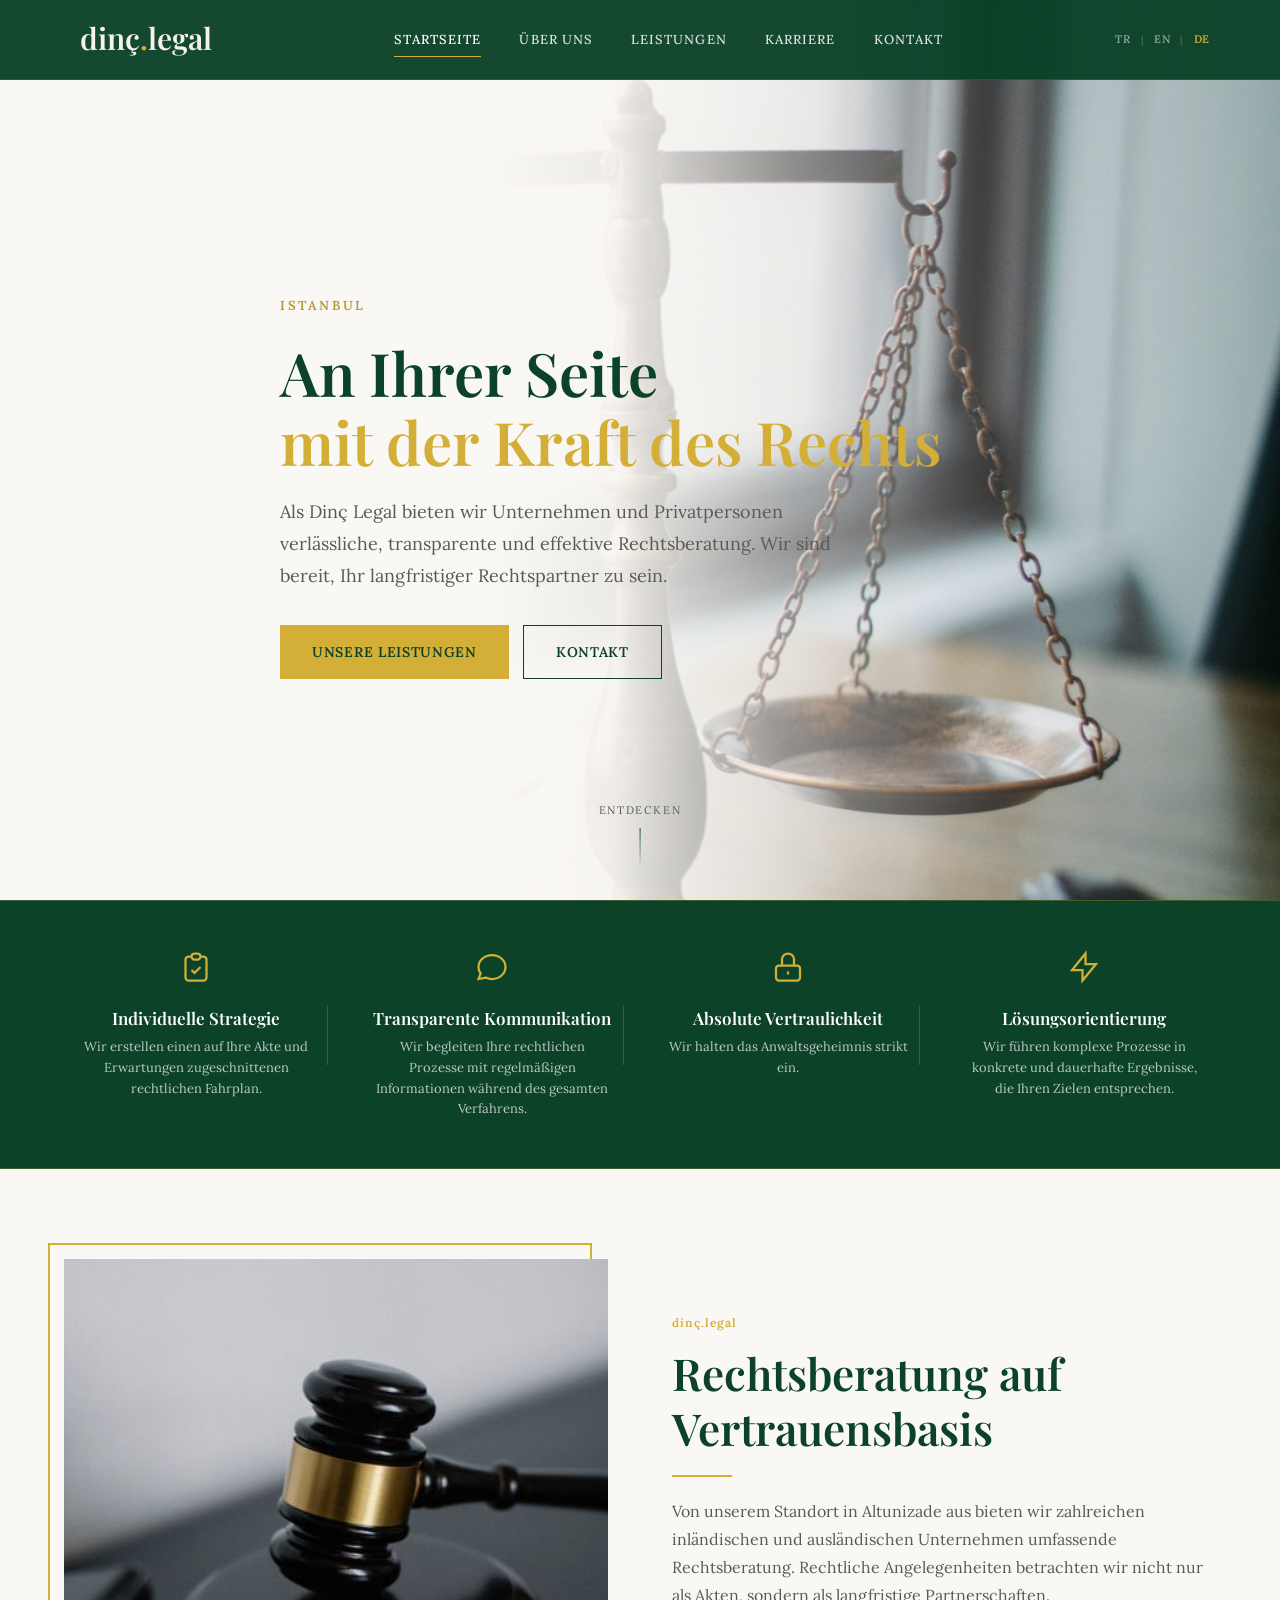
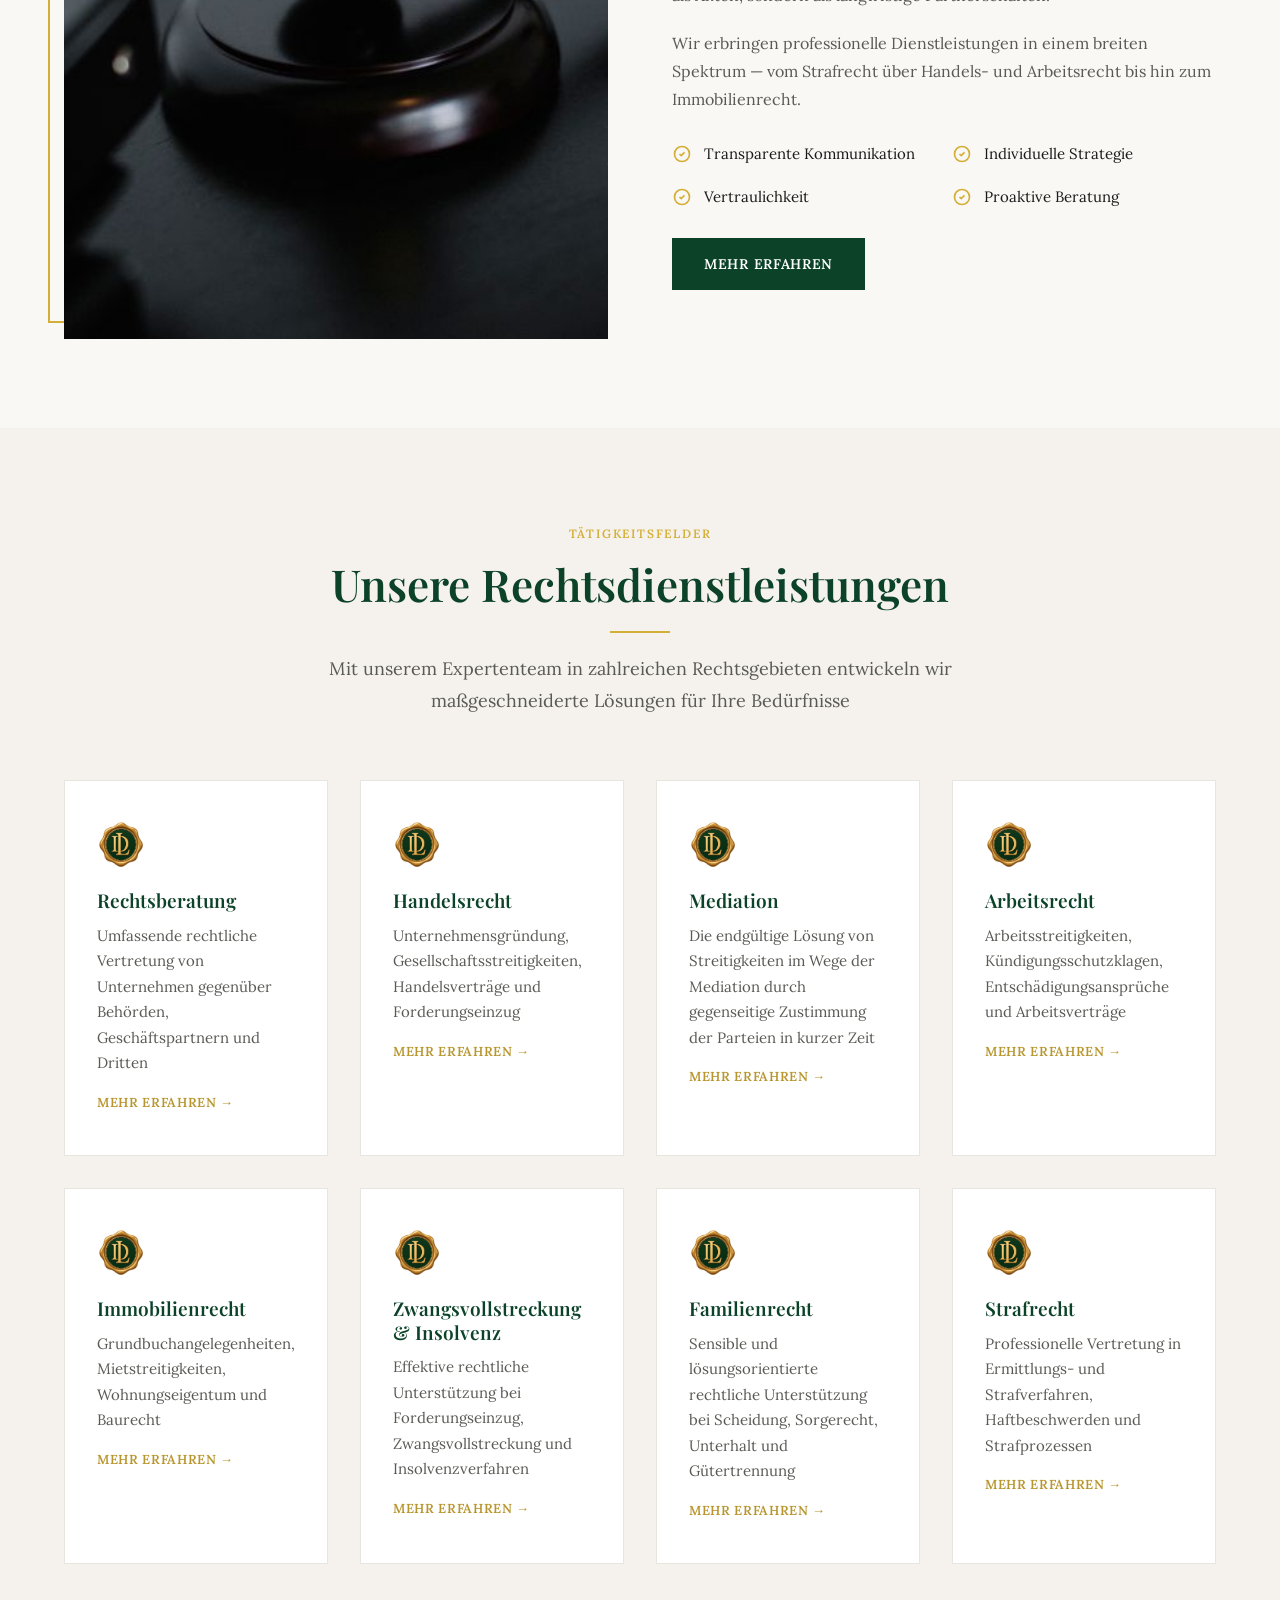
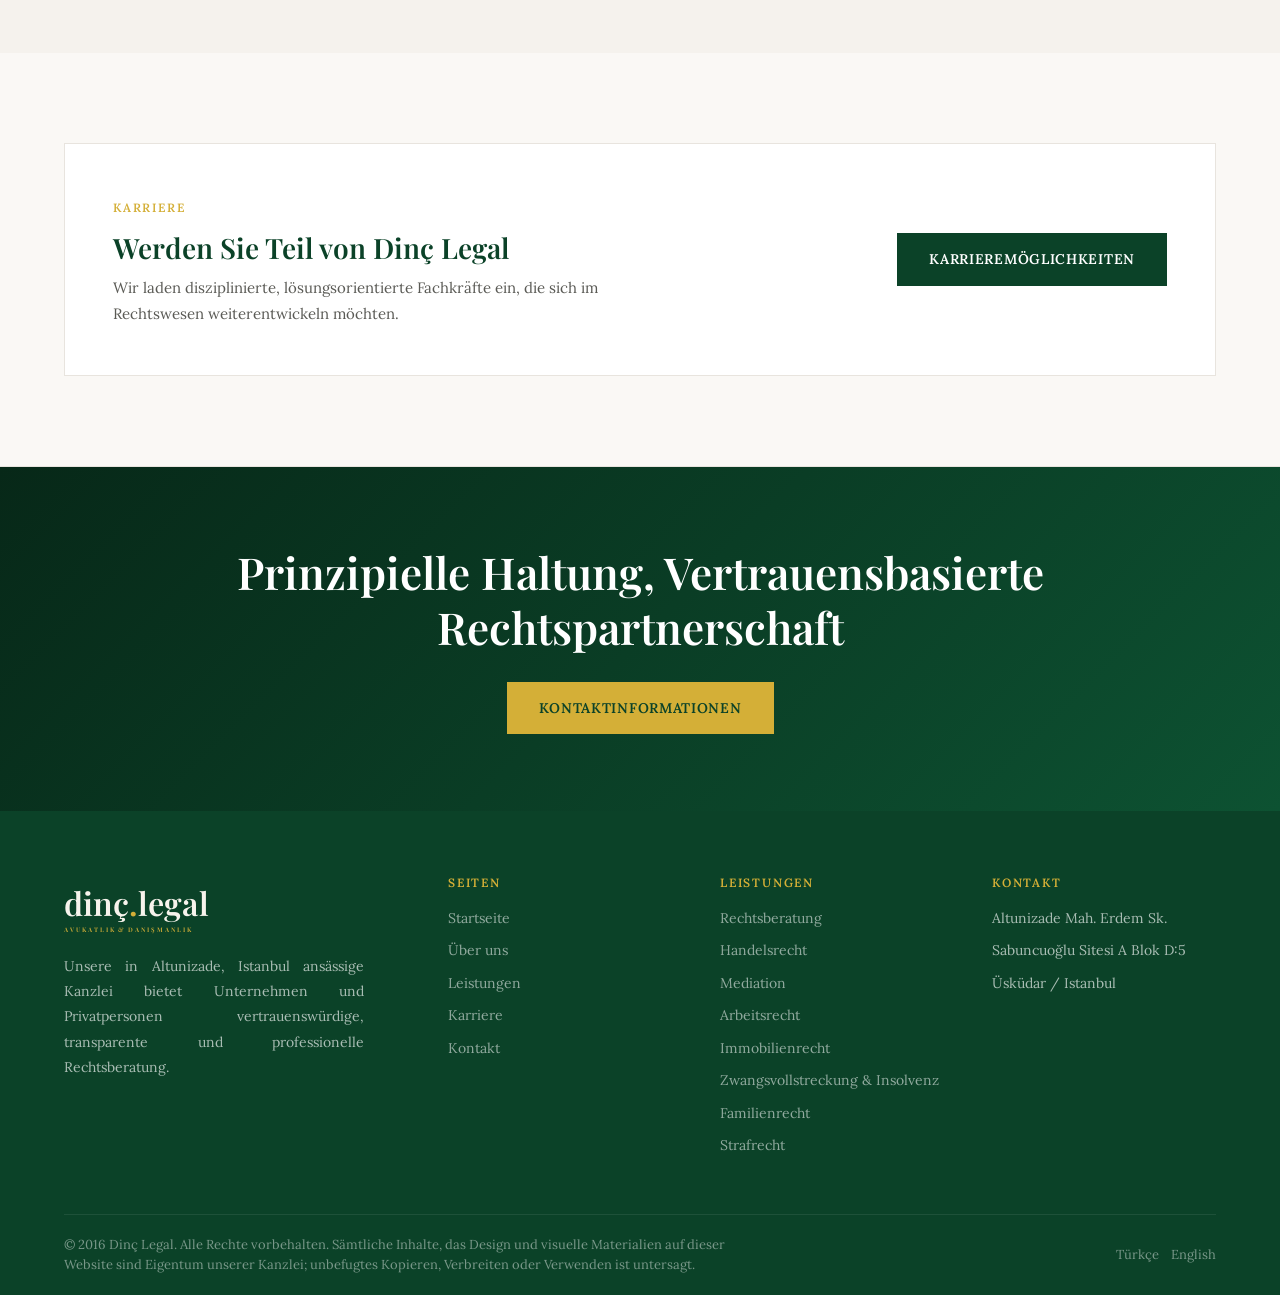
==== de/index.html @ 7c3b4406 "Update meta descriptions and addresses to remove Üsküdar references" ====
<!DOCTYPE html>
<html lang="de">
<head>
  <meta charset="UTF-8">
  <meta name="viewport" content="width=device-width, initial-scale=1.0">
  <title>Dinç Legal | Istanbul</title>
  <meta name="description" content="Dinç Legal — Vertrauenswürdige und professionelle Rechtsberatung in Istanbul. Rechtsdienstleistungen in Straf-, Familien-, Arbeits- und Handelsrecht.">
  <meta name="keywords" content="Anwalt, Dinç Legal, Istanbul Anwalt, Kanzlei, Rechtsberatung">
  <meta name="author" content="Dinç Legal">
  <meta name="robots" content="index, follow">
  <link rel="canonical" href="https://www.dinclegal.com/de/">
  <link rel="alternate" hreflang="tr" href="https://www.dinclegal.com/">
  <link rel="alternate" hreflang="en" href="https://www.dinclegal.com/en/">
  <link rel="alternate" hreflang="de" href="https://www.dinclegal.com/de/">
  <link rel="alternate" hreflang="x-default" href="https://www.dinclegal.com/">

  <meta property="og:type" content="website">
  <meta property="og:image" content="https://www.dinclegal.com/images/logo.png">
  <meta property="og:image:width" content="1800">
  <meta property="og:image:height" content="550">
  <meta property="og:title" content="Dinç Legal">
  <meta property="og:description" content="Professionelle Rechtsberatung für Unternehmen und Privatpersonen in Istanbul.">
  <meta property="og:url" content="https://www.dinclegal.com/de/">
  <meta property="og:locale" content="de_DE">

  <link rel="preconnect" href="https://fonts.googleapis.com">
  <link rel="preconnect" href="https://fonts.gstatic.com" crossorigin>
  <link href="https://fonts.googleapis.com/css2?family=Lora:ital,wght@0,400;0,500;0,600;1,400&family=Playfair+Display:wght@600;700&display=swap" rel="stylesheet">
  <link rel="icon" href="../favicon.svg" type="image/svg+xml">
  <link rel="preload" as="image" href="../images/hero.jpg">
  <link rel="stylesheet" href="../css/main.css">
</head>
<body>

  <header class="site-header" role="banner">
    <div class="container header-inner">
      <a href="index.html" class="logo" aria-label="dinç.legal — Startseite">
        <img src="../images/logo-light-wordmark.svg" alt="dinç.legal" class="logo-img" width="149" height="40" decoding="async">
      </a>
      <nav class="main-nav" role="navigation" aria-label="Hauptmenü">
        <a href="index.html" class="active">Startseite</a>
        <a href="ueber-uns.html">Über uns</a>
        <a href="leistungen.html">Leistungen</a>
        <a href="karriere.html">Karriere</a>
        <a href="kontakt.html">Kontakt</a>
      </nav>
      <div class="header-actions">
        <div class="lang-switch" aria-label="Sprachauswahl">
          <a href="../index.html" lang="tr">TR</a>
          <span class="sep">|</span>
          <a href="../en/index.html" lang="en">EN</a>
          <span class="sep">|</span>
          <a href="index.html" class="active" lang="de">DE</a>
        </div>
        <button class="menu-toggle" aria-label="Menü öffnen/schließen" aria-expanded="false">
          <span></span><span></span><span></span>
        </button>
      </div>
    </div>
  </header>

  <main>
    <section class="hero hero-light" aria-label="Einführung">
      <div class="hero-bg" style="background-image: url('../images/hero.jpg');" role="img" aria-label="Professionelles Bild zum Thema Recht und Gerechtigkeit"></div>
      <video class="hero-video" data-src="../videos/hero.mp4" poster="../images/hero.jpg" muted loop playsinline preload="none" aria-hidden="true"></video>
      <div class="hero-overlay"></div>
      <div class="container hero-content">
        <p class="hero-label">Istanbul</p>
        <h1 class="hero-title">An Ihrer Seite<br><em>mit der Kraft des Rechts</em></h1>
        <p class="hero-desc">Als Dinç Legal bieten wir Unternehmen und Privatpersonen verlässliche, transparente und effektive Rechtsberatung. Wir sind bereit, Ihr langfristiger Rechtspartner zu sein.</p>
        <div class="hero-actions">
          <a href="leistungen.html" class="btn btn-primary">Unsere Leistungen</a>
          <a href="kontakt.html" class="btn btn-outline-dark">Kontakt</a>
        </div>
      </div>
      <div class="hero-scroll" aria-hidden="true">
        <span>Entdecken</span>
        <div class="hero-scroll-line"></div>
      </div>
    </section>

    <section class="principles-bar principles-bar-light" aria-label="Unsere Grundsätze">
      <div class="container">
        <div class="principles-grid">
          <div class="principle-item">
            <svg class="principle-icon" viewBox="0 0 24 24" fill="none" stroke="currentColor" stroke-width="1.5" aria-hidden="true"><path d="M9 5H7a2 2 0 00-2 2v12a2 2 0 002 2h10a2 2 0 002-2V7a2 2 0 00-2-2h-2M9 5a2 2 0 002 2h2a2 2 0 002-2M9 5a2 2 0 012-2h2a2 2 0 012 2m-6 9l2 2 4-4"/></svg>
            <h2 class="principle-title">Individuelle Strategie</h2>
            <p class="principle-desc">Wir erstellen einen auf Ihre Akte und Erwartungen zugeschnittenen rechtlichen Fahrplan.</p>
          </div>
          <div class="principle-item">
            <svg class="principle-icon" viewBox="0 0 24 24" fill="none" stroke="currentColor" stroke-width="1.5" aria-hidden="true"><path d="M8 12h.01M12 12h.01M16 12h.01M21 12c0 4.418-4.03 8-9 8a9.863 9.863 0 01-4.255-.949L3 20l1.395-3.72C3.512 15.042 3 13.574 3 12c0-4.418 4.03-8 9-8s9 3.582 9 8z"/></svg>
            <h2 class="principle-title">Transparente Kommunikation</h2>
            <p class="principle-desc">Wir begleiten Ihre rechtlichen Prozesse mit regelmäßigen Informationen während des gesamten Verfahrens.</p>
          </div>
          <div class="principle-item">
            <svg class="principle-icon" viewBox="0 0 24 24" fill="none" stroke="currentColor" stroke-width="1.5" aria-hidden="true"><path d="M12 15v2m-6 4h12a2 2 0 002-2v-6a2 2 0 00-2-2H6a2 2 0 00-2 2v6a2 2 0 002 2zm10-10V7a4 4 0 00-8 0v4h8z"/></svg>
            <h2 class="principle-title">Absolute Vertraulichkeit</h2>
            <p class="principle-desc">Wir halten das Anwaltsgeheimnis strikt ein.</p>
          </div>
          <div class="principle-item">
            <svg class="principle-icon" viewBox="0 0 24 24" fill="none" stroke="currentColor" stroke-width="1.5" aria-hidden="true"><path d="M13 10V3L4 14h7v7l9-11h-7z"/></svg>
            <h2 class="principle-title">Lösungsorientierung</h2>
            <p class="principle-desc">Wir führen komplexe Prozesse in konkrete und dauerhafte Ergebnisse, die Ihren Zielen entsprechen.</p>
          </div>
        </div>
      </div>
    </section>

    <section class="section" aria-labelledby="about-heading">
      <div class="container">
        <div class="about-grid">
          <div class="about-image">
            <img src="../images/about.jpg" alt="Dinç Legal Kanzlei" width="600" height="750" loading="lazy">
          </div>
          <div class="about-content">
            <span class="section-label section-label-brand">dinç.legal</span>
            <h2 class="section-title" id="about-heading">Rechtsberatung auf Vertrauensbasis</h2>
            <div class="gold-line"></div>
            <p class="about-text">Von unserem Standort in Altunizade aus bieten wir zahlreichen inländischen und ausländischen Unternehmen umfassende Rechtsberatung. Rechtliche Angelegenheiten betrachten wir nicht nur als Akten, sondern als langfristige Partnerschaften.</p>
            <p class="about-text">Wir erbringen professionelle Dienstleistungen in einem breiten Spektrum — vom Strafrecht über Handels- und Arbeitsrecht bis hin zum Immobilienrecht.</p>
            <div class="about-features">
              <div class="about-feature">
                <svg class="about-feature-icon" viewBox="0 0 24 24" fill="none" stroke="currentColor" stroke-width="2" aria-hidden="true"><path d="M9 12l2 2 4-4m6 2a9 9 0 11-18 0 9 9 0 0118 0z"/></svg>
                <span>Transparente Kommunikation</span>
              </div>
              <div class="about-feature">
                <svg class="about-feature-icon" viewBox="0 0 24 24" fill="none" stroke="currentColor" stroke-width="2" aria-hidden="true"><path d="M9 12l2 2 4-4m6 2a9 9 0 11-18 0 9 9 0 0118 0z"/></svg>
                <span>Individuelle Strategie</span>
              </div>
              <div class="about-feature">
                <svg class="about-feature-icon" viewBox="0 0 24 24" fill="none" stroke="currentColor" stroke-width="2" aria-hidden="true"><path d="M9 12l2 2 4-4m6 2a9 9 0 11-18 0 9 9 0 0118 0z"/></svg>
                <span>Vertraulichkeit</span>
              </div>
              <div class="about-feature">
                <svg class="about-feature-icon" viewBox="0 0 24 24" fill="none" stroke="currentColor" stroke-width="2" aria-hidden="true"><path d="M9 12l2 2 4-4m6 2a9 9 0 11-18 0 9 9 0 0118 0z"/></svg>
                <span>Proaktive Beratung</span>
              </div>
            </div>
            <a href="ueber-uns.html" class="btn btn-dark">Mehr erfahren</a>
          </div>
        </div>
      </div>
    </section>

    <section class="section section-light" aria-labelledby="services-heading">
      <div class="container">
        <div class="section-header">
          <span class="section-label">Tätigkeitsfelder</span>
          <h2 class="section-title" id="services-heading">Unsere Rechtsdienstleistungen</h2>
          <div class="gold-line"></div>
          <p class="section-subtitle">Mit unserem Expertenteam in zahlreichen Rechtsgebieten entwickeln wir maßgeschneiderte Lösungen für Ihre Bedürfnisse</p>
        </div>
        <div class="services-grid">
          <article class="service-card">
            <div class="service-icon"><img src="../images/dl-icon-bg.png" alt="" width="48" height="48" loading="lazy" decoding="async"></div>
            <h3>Rechtsberatung</h3>
            <p>Umfassende rechtliche Vertretung von Unternehmen gegenüber Behörden, Geschäftspartnern und Dritten</p>
            <a href="leistungen.html#rechtsberatung" class="read-more">Mehr erfahren →</a>
          </article>
          <article class="service-card">
            <div class="service-icon"><img src="../images/dl-icon-bg.png" alt="" width="48" height="48" loading="lazy" decoding="async"></div>
            <h3>Handelsrecht</h3>
            <p>Unternehmensgründung, Gesellschaftsstreitigkeiten, Handelsverträge und Forderungseinzug</p>
            <a href="leistungen.html#handelsrecht" class="read-more">Mehr erfahren →</a>
          </article>
          <article class="service-card">
            <div class="service-icon"><img src="../images/dl-icon-bg.png" alt="" width="48" height="48" loading="lazy" decoding="async"></div>
            <h3>Mediation</h3>
            <p>Die endgültige Lösung von Streitigkeiten im Wege der Mediation durch gegenseitige Zustimmung der Parteien in kurzer Zeit</p>
            <a href="leistungen.html#mediation" class="read-more">Mehr erfahren →</a>
          </article>
          <article class="service-card">
            <div class="service-icon"><img src="../images/dl-icon-bg.png" alt="" width="48" height="48" loading="lazy" decoding="async"></div>
            <h3>Arbeitsrecht</h3>
            <p>Arbeitsstreitigkeiten, Kündigungsschutzklagen, Entschädigungsansprüche und Arbeitsverträge</p>
            <a href="leistungen.html#arbeitsrecht" class="read-more">Mehr erfahren →</a>
          </article>
          <article class="service-card">
            <div class="service-icon"><img src="../images/dl-icon-bg.png" alt="" width="48" height="48" loading="lazy" decoding="async"></div>
            <h3>Immobilienrecht</h3>
            <p>Grundbuchangelegenheiten, Mietstreitigkeiten, Wohnungseigentum und Baurecht</p>
            <a href="leistungen.html#immobilienrecht" class="read-more">Mehr erfahren →</a>
          </article>
          <article class="service-card">
            <div class="service-icon"><img src="../images/dl-icon-bg.png" alt="" width="48" height="48" loading="lazy" decoding="async"></div>
            <h3>Zwangsvollstreckung &amp; Insolvenz</h3>
            <p>Effektive rechtliche Unterstützung bei Forderungseinzug, Zwangsvollstreckung und Insolvenzverfahren</p>
            <a href="leistungen.html#vollstreckung" class="read-more">Mehr erfahren →</a>
          </article>
          <article class="service-card">
            <div class="service-icon"><img src="../images/dl-icon-bg.png" alt="" width="48" height="48" loading="lazy" decoding="async"></div>
            <h3>Familienrecht</h3>
            <p>Sensible und lösungsorientierte rechtliche Unterstützung bei Scheidung, Sorgerecht, Unterhalt und Gütertrennung</p>
            <a href="leistungen.html#familienrecht" class="read-more">Mehr erfahren →</a>
          </article>
          <article class="service-card">
            <div class="service-icon"><img src="../images/dl-icon-bg.png" alt="" width="48" height="48" loading="lazy" decoding="async"></div>
            <h3>Strafrecht</h3>
            <p>Professionelle Vertretung in Ermittlungs- und Strafverfahren, Haftbeschwerden und Strafprozessen</p>
            <a href="leistungen.html#strafrecht" class="read-more">Mehr erfahren →</a>
          </article>
        </div>
      </div>
    </section>

    <section class="section" aria-labelledby="career-teaser-heading">
      <div class="container">
        <div class="home-career-teaser">
          <div>
            <span class="section-label">Karriere</span>
            <h2 class="section-title" id="career-teaser-heading">Werden Sie Teil von Dinç Legal</h2>
            <p>Wir laden disziplinierte, lösungsorientierte Fachkräfte ein, die sich im Rechtswesen weiterentwickeln möchten.</p>
          </div>
          <a href="karriere.html" class="btn btn-dark">Karrieremöglichkeiten</a>
        </div>
      </div>
    </section>

    <section class="cta-banner cta-banner-light" aria-labelledby="cta-heading">
      <div class="container">
        <h2 class="section-title" id="cta-heading">Prinzipielle Haltung, Vertrauensbasierte Rechtspartnerschaft</h2>
        <p></p>
        <a href="kontakt.html" class="btn btn-primary">Kontaktinformationen</a>
      </div>
    </section>
  </main>

  <footer class="site-footer" role="contentinfo">
    <div class="container">
      <div class="footer-grid">
        <div class="footer-brand">
          <img src="../images/logo-light.svg" alt="dinç.legal" class="footer-logo-img" width="240" height="90" loading="lazy" decoding="async">
          <p>Unsere in Altunizade, Istanbul ansässige Kanzlei bietet Unternehmen und Privatpersonen vertrauenswürdige, transparente und professionelle Rechtsberatung.</p>
        </div>
        <div class="footer-col">
          <h4>Seiten</h4>
          <ul>
            <li><a href="index.html">Startseite</a></li>
            <li><a href="ueber-uns.html">Über uns</a></li>
            <li><a href="leistungen.html">Leistungen</a></li>
            <li><a href="karriere.html">Karriere</a></li>
            <li><a href="kontakt.html">Kontakt</a></li>
          </ul>
        </div>
        <div class="footer-col">
          <h4>Leistungen</h4>
          <ul>
            <li><a href="leistungen.html#rechtsberatung">Rechtsberatung</a></li>
            <li><a href="leistungen.html#handelsrecht">Handelsrecht</a></li>
            <li><a href="leistungen.html#mediation">Mediation</a></li>
            <li><a href="leistungen.html#arbeitsrecht">Arbeitsrecht</a></li>
            <li><a href="leistungen.html#immobilienrecht">Immobilienrecht</a></li>
            <li><a href="leistungen.html#vollstreckung">Zwangsvollstreckung &amp; Insolvenz</a></li>
            <li><a href="leistungen.html#familienrecht">Familienrecht</a></li>
            <li><a href="leistungen.html#strafrecht">Strafrecht</a></li>
          </ul>
        </div>
        <div class="footer-col">
          <h4>Kontakt</h4>
          <ul>
            <li>Altunizade Mah. Erdem Sk.</li>
            <li>Sabuncuoğlu Sitesi A Blok D:5</li>
            <li>Üsküdar / Istanbul</li>
          </ul>
        </div>
      </div>
      <div class="footer-bottom">
        <span>&copy; 2016 Dinç Legal. Alle Rechte vorbehalten. Sämtliche Inhalte, das Design und visuelle Materialien auf dieser Website sind Eigentum unserer Kanzlei; unbefugtes Kopieren, Verbreiten oder Verwenden ist untersagt.</span>
        <div class="footer-langs">
          <a href="../index.html" lang="tr">Türkçe</a>
          <a href="../en/index.html" lang="en">English</a>
        </div>
      </div>
    </div>
  </footer>

  <script src="../js/main.js" defer></script>
</body>
</html>
---- css/main.css ----
/* ========================================
   Dinç Legal — Design System
   Kurumsal Kimlik: #0B4228 · #D4AF37 · #FAF8F5
   ======================================== */

:root {
  --primary-color: #0B4228;
  --primary-dark: #072818;
  --primary-mid: #0d5232;
  --primary-light: #106038;
  --accent-color: #D4AF37;
  --accent-light: #e0c456;
  --accent-dark: #b8962e;
  --bg-color: #FAF8F5;
  --bg-muted: #F5F2ED;
  --text-dark: #1A1A1A;
  --text-muted: #5a5a55;
  --color-white: #ffffff;
  --border-light: #e8e4de;

  --color-navy-900: var(--primary-color);
  --color-navy-800: var(--primary-dark);
  --color-navy-700: var(--primary-mid);
  --color-navy-600: var(--primary-light);
  --color-gold: var(--accent-color);
  --color-gold-light: var(--accent-light);
  --color-gold-dark: var(--accent-dark);
  --color-gray-100: var(--bg-muted);
  --color-gray-200: var(--border-light);
  --color-text: var(--text-dark);
  --color-text-light: var(--text-muted);

  --font-serif: 'Playfair Display', Georgia, 'Times New Roman', serif;
  --font-body: 'Lora', Georgia, serif;

  --header-height: 80px;
  --transition: 0.3s ease;
  --shadow-sm: 0 2px 8px rgba(11, 66, 40, 0.08);
  --shadow-md: 0 4px 24px rgba(11, 66, 40, 0.12);
  --shadow-lg: 0 8px 40px rgba(11, 66, 40, 0.16);
  --max-width: 1200px;
  --section-padding: clamp(3.5rem, 7vw, 6.5rem);
}

*, *::before, *::after {
  box-sizing: border-box;
  margin: 0;
  padding: 0;
}

html {
  scroll-behavior: smooth;
  scroll-padding-top: calc(var(--header-height) + 1.25rem);
  -webkit-text-size-adjust: 100%;
}

body {
  font-family: var(--font-body);
  font-size: 1rem;
  line-height: 1.75;
  color: var(--color-text);
  background: var(--bg-color);
  -webkit-font-smoothing: antialiased;
  overflow-x: hidden;
}

img {
  max-width: 100%;
  height: auto;
  display: block;
}

a {
  color: inherit;
  text-decoration: none;
  transition: color var(--transition);
}

ul { list-style: none; }

h1, h2, h3, h4, h5, h6 {
  font-family: var(--font-serif);
  font-weight: 600;
  line-height: 1.25;
  color: var(--primary-color);
}

.container {
  width: 100%;
  max-width: var(--max-width);
  margin: 0 auto;
  padding: 0 clamp(1rem, 4vw, 1.5rem);
}

/* ---- Typography ---- */
.section-label {
  display: inline-block;
  font-family: var(--font-body);
  font-size: 0.75rem;
  font-weight: 600;
  letter-spacing: 0.15em;
  text-transform: uppercase;
  color: var(--accent-color);
  margin-bottom: 0.75rem;
}

.section-label-brand {
  text-transform: none;
  letter-spacing: 0.08em;
}

.section-title {
  font-size: clamp(1.625rem, 4vw, 2.75rem);
  margin-bottom: 1rem;
}

.section-subtitle {
  font-size: clamp(1rem, 2.5vw, 1.125rem);
  color: var(--color-text-light);
  max-width: 640px;
}

.gold-line {
  width: 60px;
  height: 2px;
  background: var(--accent-color);
  margin: 1.25rem 0;
}

.about-prose .about-text {
  font-size: clamp(0.9375rem, 2vw, 1.0625rem);
  text-align: justify;
  hyphens: auto;
}

.about-prose .about-text + .about-text {
  margin-top: 1.25rem;
}

/* ---- Buttons ---- */
.btn {
  display: inline-flex;
  align-items: center;
  justify-content: center;
  gap: 0.5rem;
  padding: 0.875rem 2rem;
  min-height: 48px;
  font-family: var(--font-body);
  font-size: 0.875rem;
  font-weight: 600;
  letter-spacing: 0.05em;
  text-transform: uppercase;
  border: none;
  cursor: pointer;
  transition: all var(--transition);
}

.btn-primary {
  background: var(--accent-color);
  color: var(--primary-color);
}

.btn-primary:hover {
  background: var(--accent-light);
  transform: translateY(-1px);
  box-shadow: var(--shadow-md);
}

.btn-outline {
  background: transparent;
  color: var(--color-white);
  border: 1px solid rgba(255, 255, 255, 0.4);
}

.btn-outline:hover {
  background: rgba(255, 255, 255, 0.1);
  border-color: var(--color-white);
}

.btn-dark {
  background: var(--primary-color);
  color: var(--color-white);
}

.btn-dark:hover {
  background: var(--primary-mid);
}

/* ---- Header ---- */
.site-header {
  position: fixed;
  top: 0;
  left: 0;
  right: 0;
  z-index: 1000;
  height: var(--header-height);
  background: rgba(11, 66, 40, 0.96);
  backdrop-filter: blur(12px);
  -webkit-backdrop-filter: blur(12px);
  border-bottom: 1px solid rgba(212, 175, 55, 0.15);
  transition: background var(--transition), box-shadow var(--transition);
  padding-top: env(safe-area-inset-top, 0);
}

.site-header.scrolled {
  background: rgba(11, 66, 40, 0.98);
  box-shadow: var(--shadow-md);
}

.header-inner {
  display: flex;
  align-items: center;
  justify-content: space-between;
  height: var(--header-height);
  gap: 1rem;
}

.logo {
  display: flex;
  flex-shrink: 0;
  align-items: center;
}

.logo-img {
  display: block;
  height: clamp(34px, 4.4vw, 44px);
  width: auto;
}

.logo-name {
  font-family: var(--font-serif);
  font-size: clamp(1.25rem, 3.2vw, 1.6rem);
  font-weight: 600;
  color: var(--color-white);
  letter-spacing: 0.005em;
  white-space: nowrap;
}

.logo-name em,
.logo-dot {
  font-style: normal;
  color: var(--accent-color);
}

.main-nav {
  display: flex;
  align-items: center;
  gap: clamp(1.25rem, 3vw, 2.5rem);
}

.main-nav a {
  font-size: 0.8125rem;
  font-weight: 500;
  letter-spacing: 0.08em;
  text-transform: uppercase;
  color: rgba(255, 255, 255, 0.85);
  position: relative;
  padding: 0.25rem 0;
}

.main-nav a::after {
  content: '';
  position: absolute;
  bottom: -2px;
  left: 0;
  width: 0;
  height: 1px;
  background: var(--accent-color);
  transition: width var(--transition);
}

.main-nav a:hover,
.main-nav a.active {
  color: var(--color-white);
}

.main-nav a:hover::after,
.main-nav a.active::after {
  width: 100%;
}

.header-actions {
  display: flex;
  align-items: center;
  gap: clamp(0.75rem, 2vw, 1.25rem);
  flex-shrink: 0;
}

.lang-switch {
  display: flex;
  align-items: center;
  flex-wrap: wrap;
  gap: 0.25rem;
  font-size: 0.6875rem;
  font-weight: 600;
  letter-spacing: 0.05em;
}

.lang-switch a {
  color: rgba(255, 255, 255, 0.5);
  padding: 0.375rem 0.375rem;
  min-width: 28px;
  text-align: center;
  border-radius: 2px;
  transition: all var(--transition);
}

.lang-switch a:hover,
.lang-switch a.active {
  color: var(--accent-color);
}

.lang-switch .sep {
  color: rgba(255, 255, 255, 0.2);
  font-size: 0.625rem;
}

.menu-toggle {
  display: none;
  flex-direction: column;
  justify-content: center;
  gap: 5px;
  background: none;
  border: none;
  cursor: pointer;
  padding: 10px;
  min-width: 44px;
  min-height: 44px;
}

.menu-toggle span {
  display: block;
  width: 22px;
  height: 2px;
  background: var(--color-white);
  transition: all var(--transition);
}

.menu-toggle.active span:nth-child(1) {
  transform: rotate(45deg) translate(5px, 5px);
}

.menu-toggle.active span:nth-child(2) {
  opacity: 0;
}

.menu-toggle.active span:nth-child(3) {
  transform: rotate(-45deg) translate(5px, -5px);
}

/* ---- Hero ---- */
.hero {
  position: relative;
  min-height: 100vh;
  min-height: 100svh;
  display: flex;
  align-items: center;
  background: var(--primary-color);
  overflow: hidden;
}

.hero-bg {
  position: absolute;
  inset: 0;
  background-size: cover;
  background-position: center;
  opacity: 0.3;
}

.hero-video {
  position: absolute;
  inset: 0;
  width: 100%;
  height: 100%;
  object-fit: cover;
  z-index: 0;
  opacity: 0;
  transition: opacity 0.8s ease;
}

.hero-video.is-playing {
  opacity: 1;
}

.hero-overlay {
  z-index: 1;
}

.hero-overlay {
  position: absolute;
  inset: 0;
  background: linear-gradient(
    135deg,
    rgba(11, 66, 40, 0.93) 0%,
    rgba(13, 82, 50, 0.78) 50%,
    rgba(11, 66, 40, 0.88) 100%
  );
}

.hero-content {
  position: relative;
  z-index: 2;
  padding: calc(var(--header-height) + 3rem) 0 3rem;
  max-width: 720px;
}

.hero-label {
  font-size: 0.8125rem;
  font-weight: 600;
  letter-spacing: 0.2em;
  text-transform: uppercase;
  color: var(--accent-color);
  margin-bottom: 1.25rem;
}

.hero-title {
  font-size: clamp(2rem, 7vw, 3.75rem);
  color: var(--color-white);
  margin-bottom: 1.25rem;
  line-height: 1.15;
}

.hero-title em {
  font-style: normal;
  color: var(--accent-color);
}

.hero-desc {
  font-size: clamp(1rem, 2.5vw, 1.125rem);
  color: rgba(255, 255, 255, 0.78);
  margin-bottom: 2rem;
  max-width: 560px;
  line-height: 1.8;
}

.hero-actions {
  display: flex;
  flex-wrap: wrap;
  gap: 0.875rem;
}

.hero-scroll {
  position: absolute;
  bottom: 2rem;
  left: 50%;
  transform: translateX(-50%);
  z-index: 2;
  display: flex;
  flex-direction: column;
  align-items: center;
  gap: 0.5rem;
  color: rgba(255, 255, 255, 0.4);
  font-size: 0.6875rem;
  letter-spacing: 0.15em;
  text-transform: uppercase;
}

.hero-scroll-line {
  width: 1px;
  height: 40px;
  background: linear-gradient(to bottom, var(--accent-color), transparent);
  animation: scrollPulse 2s ease-in-out infinite;
}

@keyframes scrollPulse {
  0%, 100% { opacity: 0.3; transform: scaleY(0.6); }
  50% { opacity: 1; transform: scaleY(1); }
}

/* ---- Homepage: ivory/light variants ---- */
.hero-light {
  background: var(--bg-color);
  /* Tam viewport — ilkeler bandı makul ekranlarda scroll sonrası görünsün */
  min-height: 100svh;
}

/* Çok büyük ekranlarda hafif peek kabul edilebilir */
@media (min-width: 1600px) and (min-height: 1100px) {
  .hero-light {
    min-height: 92svh;
  }
}

.hero-light .hero-bg {
  opacity: 1;
  background-position: 65% center;
  background-size: cover;
}

.hero-light .hero-overlay {
  background: linear-gradient(
    90deg,
    var(--bg-color) 0%,
    var(--bg-color) 38%,
    rgba(250, 248, 245, 0.94) 48%,
    rgba(250, 248, 245, 0.55) 62%,
    rgba(250, 248, 245, 0.2) 78%,
    rgba(11, 66, 40, 0.18) 100%
  );
}

.hero-light .hero-label {
  color: var(--accent-dark);
}

.hero-light .hero-title {
  color: var(--primary-color);
}

.hero-light .hero-title em {
  color: var(--accent-color);
}

.hero-light .hero-desc {
  color: var(--text-muted);
}

.hero-light .hero-scroll {
  color: var(--text-muted);
}

.hero-light .hero-content {
  padding-bottom: clamp(3rem, 6vh, 5rem);
}

.hero-light .hero-scroll-line {
  background: linear-gradient(to bottom, var(--primary-color), transparent);
}

.btn-outline-dark {
  background: transparent;
  color: var(--primary-color);
  border: 1px solid var(--primary-color);
}

.btn-outline-dark:hover {
  background: var(--primary-color);
  color: var(--color-white);
}

/* Light principles strip on ivory homepage — green bg + light text */
.principles-bar.principles-bar-light {
  background: var(--primary-color);
  border-top: 1px solid rgba(212, 175, 55, 0.25);
  border-bottom: 1px solid rgba(212, 175, 55, 0.25);
}

.principles-bar.principles-bar-light .principle-item:not(:last-child)::after {
  background: rgba(212, 175, 55, 0.25);
}

.principles-bar.principles-bar-light .principle-title {
  color: var(--color-white);
}

.principles-bar.principles-bar-light .principle-desc {
  color: rgba(255, 255, 255, 0.72);
}

.principles-bar.principles-bar-light .principle-icon {
  color: var(--accent-color);
}

.cta-banner-light {
  background: var(--bg-muted);
  border-top: 1px solid var(--border-light);
}

.cta-banner-light::before {
  display: none;
}

.cta-banner-light .section-title {
  color: var(--primary-color);
}

.cta-banner-light p {
  color: var(--text-muted);
}

.home-career-teaser {
  background: var(--color-white);
  border: 1px solid var(--border-light);
  padding: clamp(2rem, 4vw, 3rem);
  display: grid;
  grid-template-columns: 1fr auto;
  gap: 2rem;
  align-items: center;
}

.home-career-teaser h2 {
  font-size: clamp(1.375rem, 3vw, 1.75rem);
  margin-bottom: 0.625rem;
}

.home-career-teaser p {
  color: var(--text-muted);
  font-size: 0.9375rem;
  max-width: 560px;
}

@media (max-width: 768px) {
  .home-career-teaser {
    grid-template-columns: 1fr;
    text-align: center;
  }

  .home-career-teaser p {
    margin: 0 auto;
  }

  .home-career-teaser .btn {
    width: 100%;
  }
}

/* ---- Career Page ---- */
.career-intro {
  max-width: 720px;
  margin: 0 auto 3rem;
  text-align: center;
}

.career-intro p {
  color: var(--text-muted);
  font-size: 1.0625rem;
}

.career-grid {
  display: grid;
  grid-template-columns: repeat(3, 1fr);
  gap: clamp(1.25rem, 3vw, 2rem);
  margin-bottom: 3rem;
}

.career-card {
  background: var(--color-white);
  border: 1px solid var(--border-light);
  padding: clamp(1.5rem, 3vw, 2rem);
  border-top: 3px solid var(--accent-color);
}

.career-card h3 {
  font-size: 1.125rem;
  margin-bottom: 0.75rem;
}

.career-card p {
  font-size: 0.9375rem;
  color: var(--text-muted);
  line-height: 1.7;
}

.career-apply {
  background: var(--bg-muted);
  border: 1px solid var(--border-light);
  padding: clamp(2rem, 4vw, 3rem);
  text-align: center;
  max-width: 640px;
  margin: 0 auto;
}

.career-apply h2 {
  font-size: 1.375rem;
  margin-bottom: 0.75rem;
}

.career-apply p {
  color: var(--text-muted);
  margin-bottom: 1.5rem;
}

.career-apply a.email-link {
  font-size: 1.0625rem;
  font-weight: 600;
  color: var(--primary-color);
  border-bottom: 1px solid var(--accent-color);
  padding-bottom: 2px;
}

.career-apply a.email-link:hover {
  color: var(--accent-dark);
}

@media (max-width: 768px) {
  .career-grid {
    grid-template-columns: 1fr;
  }
}

/* ---- Principles Bar ---- */
.principles-bar {
  background: var(--primary-dark);
  border-top: 1px solid rgba(212, 175, 55, 0.2);
  border-bottom: 1px solid rgba(212, 175, 55, 0.2);
  padding: clamp(2rem, 5vw, 3rem) 0;
}

.principles-grid {
  display: grid;
  grid-template-columns: repeat(4, 1fr);
  gap: clamp(1.5rem, 3vw, 2rem);
}

.principle-item {
  position: relative;
  text-align: center;
  padding: 0 0.75rem;
}

.principle-item:not(:last-child)::after {
  content: '';
  position: absolute;
  right: 0;
  top: 50%;
  transform: translateY(-50%);
  width: 1px;
  height: 60px;
  background: rgba(212, 175, 55, 0.2);
}

.principle-icon {
  width: 36px;
  height: 36px;
  margin: 0 auto 0.875rem;
  color: var(--accent-color);
}

.principle-title {
  font-family: var(--font-serif);
  font-size: clamp(0.9375rem, 2vw, 1.0625rem);
  font-weight: 600;
  color: var(--color-white);
  margin-bottom: 0.5rem;
  line-height: 1.3;
}

.principle-desc {
  font-size: 0.8125rem;
  color: rgba(255, 255, 255, 0.55);
  line-height: 1.6;
}

/* ---- Sections ---- */
.section {
  padding: var(--section-padding) 0;
}

.section-light {
  background: var(--bg-muted);
}

.section-dark {
  background: var(--primary-color);
  color: var(--color-white);
}

.section-dark .section-title {
  color: var(--color-white);
}

.section-dark .section-subtitle {
  color: rgba(255, 255, 255, 0.65);
}

.section-header {
  text-align: center;
  margin-bottom: clamp(2.5rem, 5vw, 4rem);
}

.section-header .gold-line {
  margin: 1.25rem auto;
}

.section-header .section-subtitle {
  margin: 0 auto;
}

/* ---- About Preview ---- */
.about-grid {
  display: grid;
  grid-template-columns: 1fr 1fr;
  gap: clamp(2rem, 5vw, 4rem);
  align-items: center;
}

.about-image {
  position: relative;
}

.about-image img {
  width: 100%;
  aspect-ratio: 4/5;
  object-fit: cover;
}

.about-image::before {
  content: '';
  position: absolute;
  top: -1rem;
  left: -1rem;
  right: 1rem;
  bottom: 1rem;
  border: 2px solid var(--accent-color);
  z-index: -1;
}

.about-content .section-title {
  text-align: left;
}

.about-content .gold-line {
  margin: 1.25rem 0;
}

.about-text {
  color: var(--color-text-light);
  margin-bottom: 1.25rem;
}

.about-features {
  display: grid;
  grid-template-columns: 1fr 1fr;
  gap: 1rem;
  margin: 1.75rem 0;
}

.about-feature {
  display: flex;
  align-items: flex-start;
  gap: 0.75rem;
  font-size: 0.9375rem;
}

.about-feature-icon {
  flex-shrink: 0;
  width: 20px;
  height: 20px;
  color: var(--accent-color);
  margin-top: 3px;
}

/* ---- Services Grid ---- */
.services-grid {
  display: grid;
  grid-template-columns: repeat(4, 1fr);
  gap: clamp(1.25rem, 3vw, 2rem);
}

.service-card {
  background: var(--color-white);
  padding: clamp(1.75rem, 4vw, 2.5rem) clamp(1.25rem, 3vw, 2rem);
  border: 1px solid var(--border-light);
  transition: all var(--transition);
  position: relative;
  overflow: hidden;
}

.service-card::before {
  content: '';
  position: absolute;
  top: 0;
  left: 0;
  width: 100%;
  height: 3px;
  background: var(--accent-color);
  transform: scaleX(0);
  transform-origin: left;
  transition: transform var(--transition);
}

.service-card:hover {
  box-shadow: var(--shadow-lg);
  transform: translateY(-4px);
}

.service-card:hover::before {
  transform: scaleX(1);
}

.service-icon {
  width: 48px;
  height: 48px;
  display: flex;
  align-items: center;
  justify-content: center;
  margin-bottom: 1.25rem;
  flex-shrink: 0;
}

.service-icon img {
  width: 100%;
  height: 100%;
  object-fit: contain;
}

.service-card h3 {
  font-size: 1.1875rem;
  margin-bottom: 0.625rem;
}

.service-card p {
  font-size: 0.9375rem;
  color: var(--color-text-light);
  line-height: 1.7;
}

.service-card .read-more {
  display: inline-flex;
  align-items: center;
  gap: 0.375rem;
  margin-top: 1rem;
  font-size: 0.8125rem;
  font-weight: 600;
  letter-spacing: 0.05em;
  text-transform: uppercase;
  color: var(--accent-dark);
  transition: gap var(--transition);
}

.service-card:hover .read-more {
  gap: 0.625rem;
}

/* ---- CTA Banner ---- */
.cta-banner {
  background: linear-gradient(135deg, var(--primary-dark), var(--primary-mid));
  padding: clamp(3rem, 6vw, 5rem) 0;
  text-align: center;
  position: relative;
  overflow: hidden;
}

.cta-banner::before {
  content: '';
  position: absolute;
  top: -50%;
  right: -10%;
  width: min(400px, 80vw);
  height: min(400px, 80vw);
  border-radius: 50%;
  background: rgba(212, 175, 55, 0.05);
}

.cta-banner .section-title {
  color: var(--color-white);
  margin-bottom: 1rem;
}

.cta-banner p {
  color: rgba(255, 255, 255, 0.65);
  max-width: 560px;
  margin: 0 auto 1.75rem;
  padding: 0 1rem;
}

/* ---- Page Header ---- */
.page-header {
  background: var(--primary-color);
  padding: calc(var(--header-height) + clamp(2.5rem, 6vw, 4rem)) 0 clamp(2.5rem, 5vw, 4rem);
  text-align: center;
  position: relative;
  overflow: hidden;
}

.page-header::before {
  content: '';
  position: absolute;
  inset: 0;
  background: linear-gradient(135deg, rgba(212, 175, 55, 0.08), transparent);
}

.page-header .section-label,
.page-header .section-title,
.page-header .gold-line,
.page-header .breadcrumb {
  position: relative;
}

.page-header .section-title {
  color: var(--color-white);
}

.page-header .gold-line {
  margin: 1.25rem auto;
}

.breadcrumb {
  display: flex;
  flex-wrap: wrap;
  justify-content: center;
  gap: 0.5rem;
  font-size: 0.8125rem;
  color: rgba(255, 255, 255, 0.5);
  margin-top: 1rem;
}

.breadcrumb a:hover {
  color: var(--accent-color);
}

.breadcrumb .current {
  color: var(--accent-color);
}

/* ---- About Page ---- */
.about-page-grid {
  display: grid;
  grid-template-columns: minmax(0, 1fr) minmax(0, 1.3fr);
  gap: clamp(2rem, 5vw, 4rem);
  align-items: start;
}

.values-grid {
  display: grid;
  grid-template-columns: repeat(2, 1fr);
  gap: clamp(1.25rem, 3vw, 2rem);
  margin-top: clamp(2rem, 4vw, 3rem);
}

.value-card {
  padding: clamp(1.5rem, 3vw, 2rem);
  background: var(--color-white);
  border-left: 3px solid var(--accent-color);
  box-shadow: var(--shadow-sm);
}

.value-card h3 {
  font-size: 1.125rem;
  margin-bottom: 0.625rem;
}

.value-card p {
  font-size: 0.9375rem;
  color: var(--color-text-light);
}

.about-depth-grid {
  display: grid;
  grid-template-columns: minmax(0, 0.85fr) minmax(0, 1.35fr);
  gap: clamp(2rem, 5vw, 4rem);
  align-items: start;
}

.about-founder-card {
  padding: clamp(1.75rem, 3vw, 2.5rem);
  background: var(--primary-color);
  color: var(--color-white);
}

.about-founder-card .section-label {
  color: var(--accent-color);
}

.about-founder-name {
  font-family: var(--font-serif);
  font-size: clamp(1.375rem, 3vw, 1.875rem);
  font-weight: 600;
  color: var(--color-white);
  margin-top: 0.5rem;
  line-height: 1.25;
}

.about-founder-card .gold-line {
  margin: 1.25rem 0;
}

.about-founder-card p {
  font-size: 0.9375rem;
  line-height: 1.75;
  color: rgba(255, 255, 255, 0.85);
}

.about-depth-prose .about-text {
  font-size: clamp(0.9375rem, 2vw, 1.0625rem);
  text-align: justify;
  hyphens: auto;
  color: var(--color-text-light);
}

.about-closing-text {
  margin-top: 2rem;
  padding: clamp(1.5rem, 3vw, 2rem);
  border-left: 3px solid var(--accent-color);
  background: var(--bg-muted);
  font-family: var(--font-serif);
  font-size: clamp(1.0625rem, 2.5vw, 1.25rem);
  font-style: italic;
  line-height: 1.65;
  color: var(--primary-color);
}

/* ---- Services Page ---- */
.services-intro-panel {
  max-width: 720px;
  margin: 0 auto;
  padding: clamp(1.625rem, 3vw, 2.125rem) clamp(2rem, 4vw, 2.75rem);
  padding-left: clamp(2rem, 4vw, 2.875rem);
  background: linear-gradient(90deg, rgba(212, 175, 55, 0.07) 0%, var(--bg-muted) 28%);
  border-left: 3px solid var(--accent-color);
  border-radius: 0 6px 6px 0;
  box-shadow: var(--shadow-sm);
}

.services-intro-line {
  font-family: var(--font-serif);
  font-size: clamp(1.0625rem, 2.5vw, 1.1875rem);
  line-height: 1.7;
  color: var(--primary-color);
  text-align: center;
}

.services-intro-line:first-child {
  font-weight: 600;
}

.services-intro-line + .services-intro-line {
  margin-top: 0.625rem;
  font-size: clamp(1rem, 2.2vw, 1.125rem);
  font-weight: 400;
  color: var(--primary-color);
}

.services-detail-grid {
  display: grid;
  grid-template-columns: repeat(2, 1fr);
  gap: clamp(1.25rem, 3vw, 2.5rem);
}

.service-detail {
  display: flex;
  gap: 1.25rem;
  padding: clamp(1.25rem, 3vw, 2rem);
  background: var(--color-white);
  border: 1px solid var(--border-light);
  transition: all var(--transition);
  scroll-margin-top: calc(var(--header-height) + 1.25rem);
}

.service-detail:hover {
  box-shadow: var(--shadow-md);
  border-color: var(--accent-color);
}

.service-detail-icon {
  flex-shrink: 0;
  width: 52px;
  height: 52px;
  display: flex;
  align-items: center;
  justify-content: center;
}

.service-detail-icon img {
  width: 100%;
  height: 100%;
  object-fit: contain;
}

.service-detail h2,
.service-detail h3 {
  font-size: 1.1875rem;
  margin-bottom: 0.5rem;
}

.service-detail p {
  font-size: 0.9375rem;
  color: var(--color-text-light);
}

.service-detail ul {
  margin-top: 0.625rem;
}

.service-detail li {
  font-size: 0.875rem;
  color: var(--color-text-light);
  padding: 0.25rem 0;
  padding-left: 1rem;
  position: relative;
}

.service-detail li::before {
  content: '';
  position: absolute;
  left: 0;
  top: 0.65rem;
  width: 4px;
  height: 4px;
  background: var(--accent-color);
  border-radius: 50%;
}

/* ---- Contact Page ---- */
.contact-grid {
  display: grid;
  grid-template-columns: minmax(0, 1fr) minmax(0, 1.2fr);
  gap: clamp(2rem, 5vw, 4rem);
}

.contact-info-block {
  margin-bottom: 2rem;
}

.contact-info-block h2,
.contact-info-block h3 {
  font-size: 0.9375rem;
  font-weight: 600;
  letter-spacing: 0.05em;
  text-transform: uppercase;
  color: var(--accent-dark);
  margin-bottom: 0.625rem;
}

.contact-info-block p,
.contact-info-block a {
  font-size: clamp(1rem, 2.5vw, 1.0625rem);
  color: var(--color-text);
  line-height: 1.8;
  word-break: break-word;
}

.contact-info-block a:hover {
  color: var(--accent-dark);
}

.contact-email-list {
  list-style: none;
  margin: 0;
  padding: 0;
}

.contact-email-list li {
  padding: 0.875rem 0;
  border-bottom: 1px solid var(--border-light);
}

.contact-email-list li:first-child {
  padding-top: 0;
}

.contact-email-list li:last-child {
  border-bottom: none;
  padding-bottom: 0;
}

.contact-email-list li p {
  margin-top: 0.25rem;
  font-size: 0.875rem;
  line-height: 1.65;
  color: var(--color-text-light);
}

.contact-map {
  width: 100%;
  height: 100%;
  min-height: clamp(280px, 50vw, 450px);
  border: none;
  filter: grayscale(30%);
}

/* ---- Footer ---- */
.site-footer {
  background: var(--primary-color);
  color: rgba(255, 255, 255, 0.65);
  padding-top: clamp(2.5rem, 5vw, 4rem);
  padding-bottom: env(safe-area-inset-bottom, 0);
}

.footer-grid {
  display: grid;
  grid-template-columns: 1.5fr 1fr 1fr 1fr;
  gap: clamp(1.5rem, 4vw, 3rem);
  padding-bottom: clamp(2rem, 4vw, 3rem);
  border-bottom: 1px solid rgba(255, 255, 255, 0.08);
}

.footer-brand {
  max-width: 300px;
}

.footer-logo-img {
  display: block;
  width: auto;
  max-width: 168px;
  height: auto;
  margin: 0 0 1rem;
}

.footer-brand p {
  font-size: 0.875rem;
  line-height: 1.8;
  max-width: 300px;
  text-align: justify;
  text-justify: inter-word;
  hyphens: auto;
}

.footer-col h4 {
  font-family: var(--font-body);
  font-size: 0.75rem;
  font-weight: 600;
  letter-spacing: 0.15em;
  text-transform: uppercase;
  color: var(--accent-color);
  margin-bottom: 1rem;
}

.footer-col ul li {
  margin-bottom: 0.5rem;
  font-size: 0.875rem;
}

.footer-col a {
  color: rgba(255, 255, 255, 0.55);
  transition: color var(--transition);
}

.footer-col a:hover {
  color: var(--accent-color);
}

.footer-bottom {
  display: flex;
  flex-wrap: wrap;
  align-items: center;
  justify-content: space-between;
  gap: 0.75rem 1.5rem;
  padding: 1.25rem 0;
  font-size: 0.8125rem;
}

.footer-bottom > span {
  flex: 1 1 16rem;
  max-width: 42rem;
  line-height: 1.55;
  color: rgba(255, 255, 255, 0.45);
}

.footer-bottom a {
  color: rgba(255, 255, 255, 0.45);
}

.footer-bottom a:hover {
  color: var(--accent-color);
}

.footer-langs {
  display: flex;
  gap: 0.75rem;
}

/* ---- Responsive ---- */
@media (max-width: 1199px) {
  .services-grid {
    grid-template-columns: repeat(2, 1fr);
  }
}

@media (max-width: 1024px) {
  .footer-grid {
    grid-template-columns: 1fr 1fr;
  }

  .principles-grid {
    grid-template-columns: repeat(2, 1fr);
  }

  .principle-item:nth-child(2)::after {
    display: none;
  }
}

@media (max-width: 992px) {
  :root {
    --header-height: 64px;
  }

  .header-inner {
    min-width: 0;
  }

  .logo-img {
    max-height: 36px;
  }

  /* backdrop-filter breaks position:fixed for mobile nav children */
  .site-header {
    backdrop-filter: none;
    -webkit-backdrop-filter: none;
    background: var(--primary-color);
    overflow: visible;
  }

  .menu-toggle {
    display: flex;
    position: relative;
    z-index: 1101;
  }

  .header-actions {
    position: relative;
    z-index: 1101;
  }

  .main-nav {
    position: fixed;
    top: var(--header-height);
    left: 0;
    right: 0;
    bottom: 0;
    z-index: 1100;
    flex-direction: column;
    justify-content: flex-start;
    align-items: stretch;
    gap: 0;
    background: var(--primary-color);
    transform: translateX(100%);
    visibility: hidden;
    transition: transform var(--transition), visibility var(--transition);
    padding: 1.5rem clamp(1rem, 4vw, 1.5rem) 2rem;
    overflow-y: auto;
    -webkit-overflow-scrolling: touch;
  }

  .main-nav.open {
    transform: translateX(0);
    visibility: visible;
  }

  .main-nav a {
    font-size: 1.0625rem;
    padding: 1rem 0;
    border-bottom: 1px solid rgba(255, 255, 255, 0.1);
    min-height: 48px;
    display: flex;
    align-items: center;
    color: var(--color-white);
  }

  .main-nav a:hover,
  .main-nav a.active {
    color: var(--accent-color);
  }

  .main-nav a::after {
    display: none;
  }
}

@media (max-width: 768px) {
  :root {
    --section-padding: clamp(2.5rem, 8vw, 3.5rem);
  }

  .hero-light {
    min-height: 100svh;
  }

  .hero-light .hero-bg {
    opacity: 1;
    background-position: 52% center;
  }

  .hero-light .hero-video {
    position: absolute;
    inset: 0;
    width: 100%;
    height: 100%;
    max-width: none;
    margin: 0;
    aspect-ratio: auto;
    box-shadow: none;
    object-position: 82% center;
  }

  .hero-light .hero-overlay {
    background: linear-gradient(
      90deg,
      rgba(250, 248, 245, 0.9) 0%,
      rgba(250, 248, 245, 0.76) 60%,
      rgba(250, 248, 245, 0.52) 100%,
      rgba(250, 248, 245, 0.26) 100%,
      rgba(250, 248, 245, 0.08) 100%,
      transparent 100%
    );
  }

  .hero-light .hero-content {
    position: relative;
    z-index: 2;
    width: 100%;
    max-width: none;
    padding-top: calc(var(--header-height) + 1.75rem);
    padding-bottom: clamp(2.5rem, 6vh, 4rem);
    padding-inline: 0.375rem;
    text-align: center;
    background: none;
    border-radius: 0;
    box-shadow: none;
  }

  .hero-light .hero-title {
    color: var(--text-dark);
  }

  .hero-light .hero-desc {
    margin-left: auto;
    margin-right: auto;
    margin-bottom: 0;
    max-width: none;
    color: #3d3d3a;
  }

  .hero-light .hero-actions {
    justify-content: center;
    margin-top: 2.5rem;
  }

  .about-grid,
  .about-page-grid,
  .about-depth-grid,
  .contact-grid {
    grid-template-columns: 1fr;
    gap: 2rem;
  }

  .about-image {
    max-width: 480px;
    margin: 0 auto;
    overflow: hidden;
  }

  .about-image::before {
    top: -0.5rem;
    left: 0;
    right: 0.5rem;
    bottom: 0.5rem;
  }

  .about-content {
    text-align: center;
  }

  .about-content .section-title,
  .about-content .gold-line {
    text-align: center;
    margin-left: auto;
    margin-right: auto;
  }

  .about-content .btn {
    width: 100%;
    max-width: 320px;
  }

  .about-feature {
    justify-content: flex-start;
    align-items: center;
  }

  .about-features {
    grid-template-columns: 1fr;
    width: fit-content;
    max-width: 100%;
    margin-left: auto;
    margin-right: auto;
  }

  .about-feature-icon {
    margin-top: 0;
  }

  .about-prose .about-text {
    text-align: left;
    hyphens: none;
  }

  .services-grid,
  .services-detail-grid {
    grid-template-columns: 1fr;
  }

  .service-card {
    padding: clamp(1.5rem, 4vw, 2rem) clamp(1.125rem, 3vw, 1.5rem);
  }

  .service-card h3 {
    font-size: 1.0625rem;
  }

  .service-detail {
    flex-direction: column;
    align-items: flex-start;
  }

  .values-grid {
    grid-template-columns: 1fr;
  }

  .footer-grid {
    grid-template-columns: 1fr;
    gap: 1.75rem;
  }

  .footer-brand {
    max-width: none;
    text-align: center;
  }

  .footer-logo-img {
    margin-left: auto;
    margin-right: auto;
  }

  .footer-bottom {
    flex-direction: column;
    text-align: center;
  }

  .footer-bottom > span {
    max-width: none;
  }

  .hero-scroll {
    display: none;
  }

  .principles-grid {
    grid-template-columns: 1fr;
  }

  .principle-item {
    padding: 1rem 0;
    border-bottom: 1px solid rgba(212, 175, 55, 0.15);
  }

  .principles-bar-light .principle-item {
    border-bottom-color: rgba(212, 175, 55, 0.25);
  }

  .principles-bar:not(.principles-bar-light) .principle-item {
    border-bottom-color: rgba(212, 175, 55, 0.12);
  }

  .principle-item:last-child {
    border-bottom: none;
  }

  .principle-item::after {
    display: none !important;
  }

  .section-header {
    margin-bottom: 2rem;
  }

  .cta-banner .section-title {
    padding: 0 0.5rem;
  }

  .cta-banner .btn {
    width: 100%;
    max-width: 320px;
  }
}

@media (max-width: 480px) {
  .hero-actions {
    flex-direction: column;
    width: 100%;
  }

  .hero-actions .btn {
    width: 100%;
  }

  .lang-switch {
    font-size: 0.625rem;
  }

  .lang-switch a {
    padding: 0.25rem;
    min-width: 24px;
  }
}

/* ---- Utility ---- */
.sr-only {
  position: absolute;
  width: 1px;
  height: 1px;
  padding: 0;
  margin: -1px;
  overflow: hidden;
  clip: rect(0, 0, 0, 0);
  white-space: nowrap;
  border: 0;
}

.text-center { text-align: center; }
.mt-2 { margin-top: 2rem; }
.mt-4 { margin-top: 4rem; }
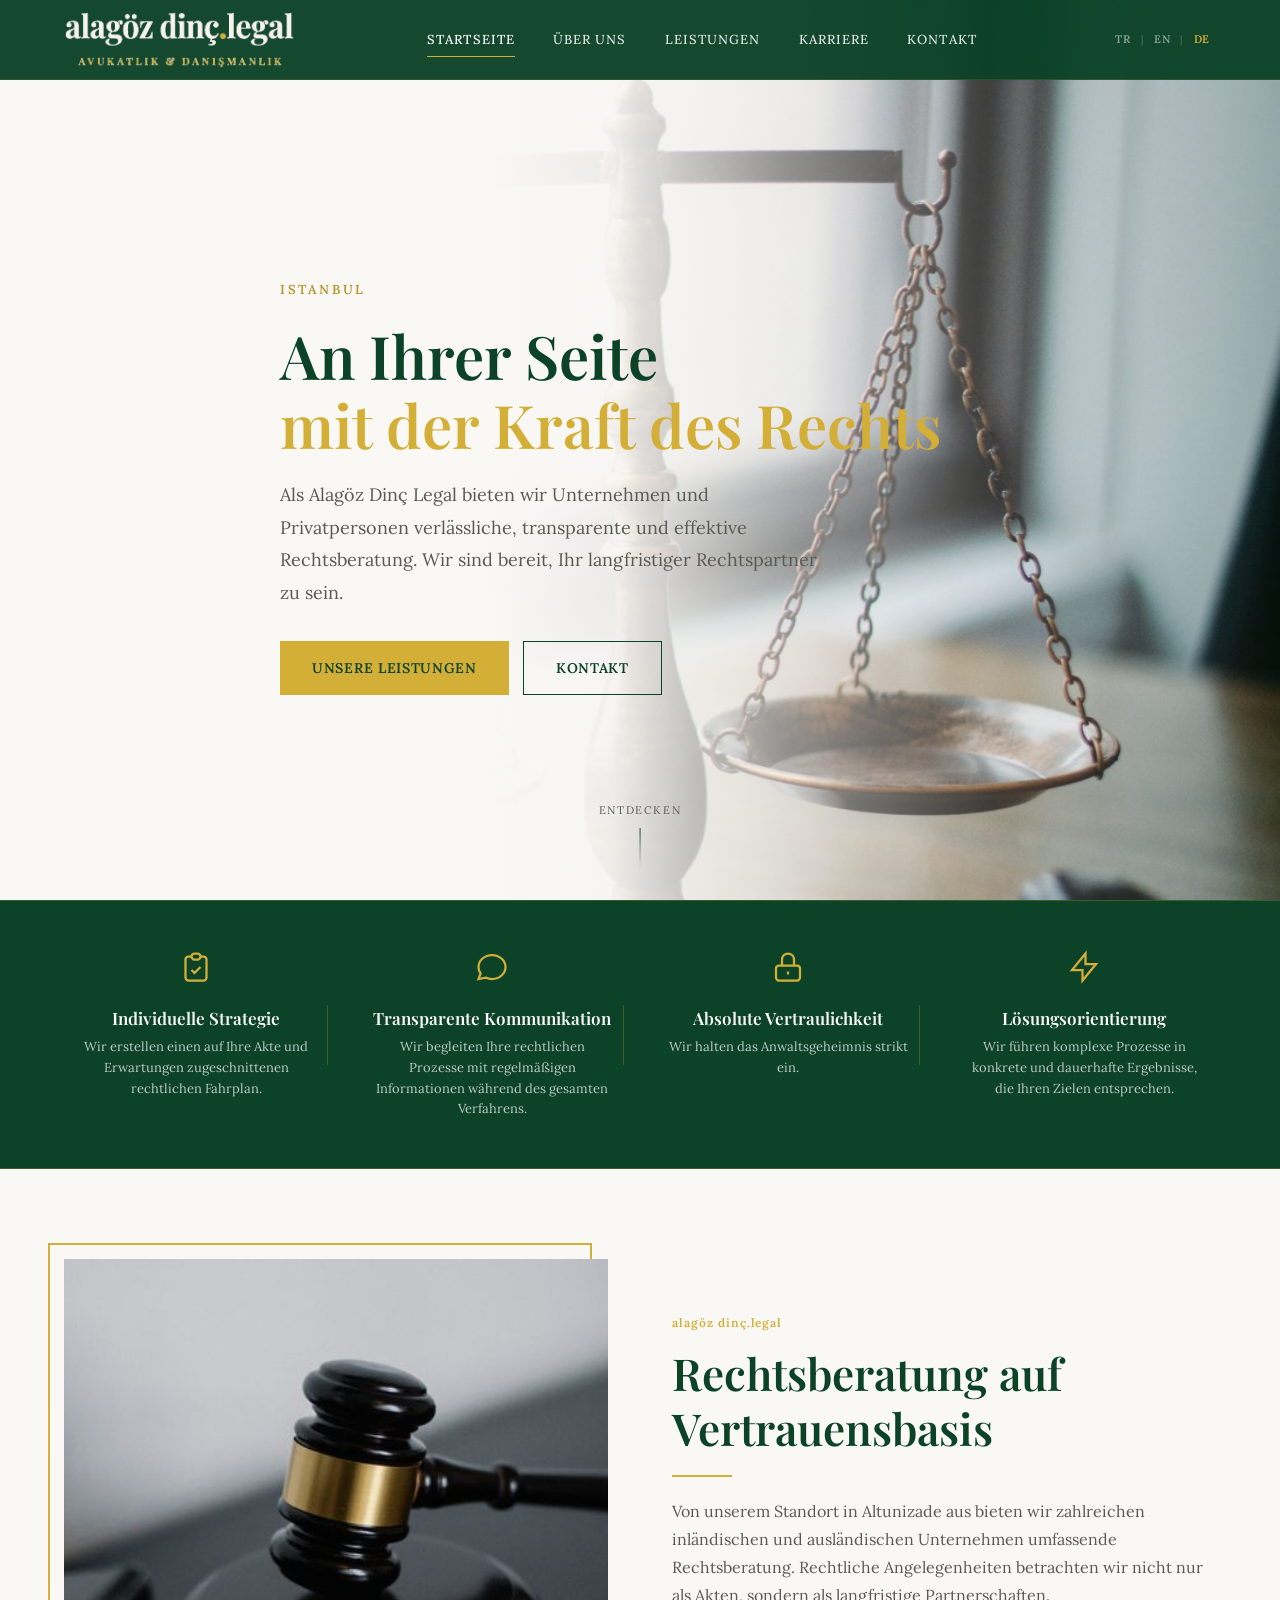
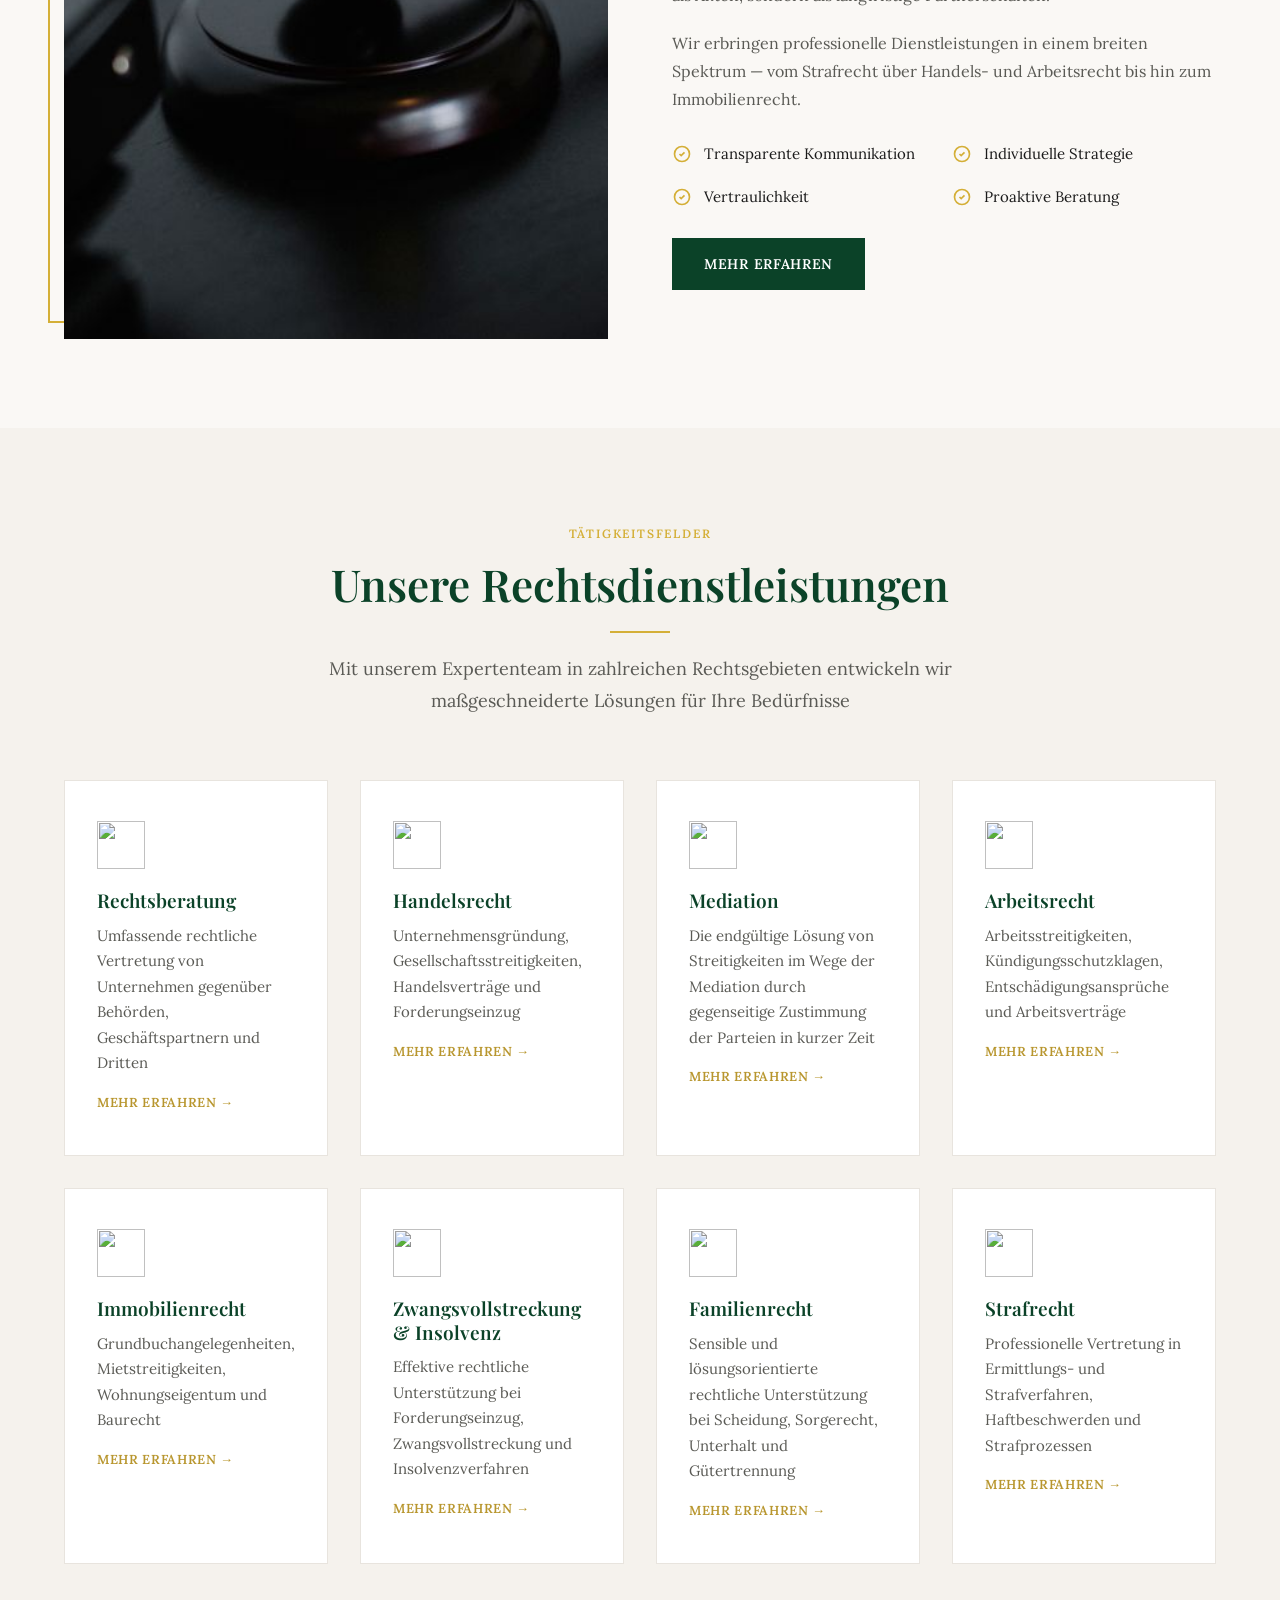
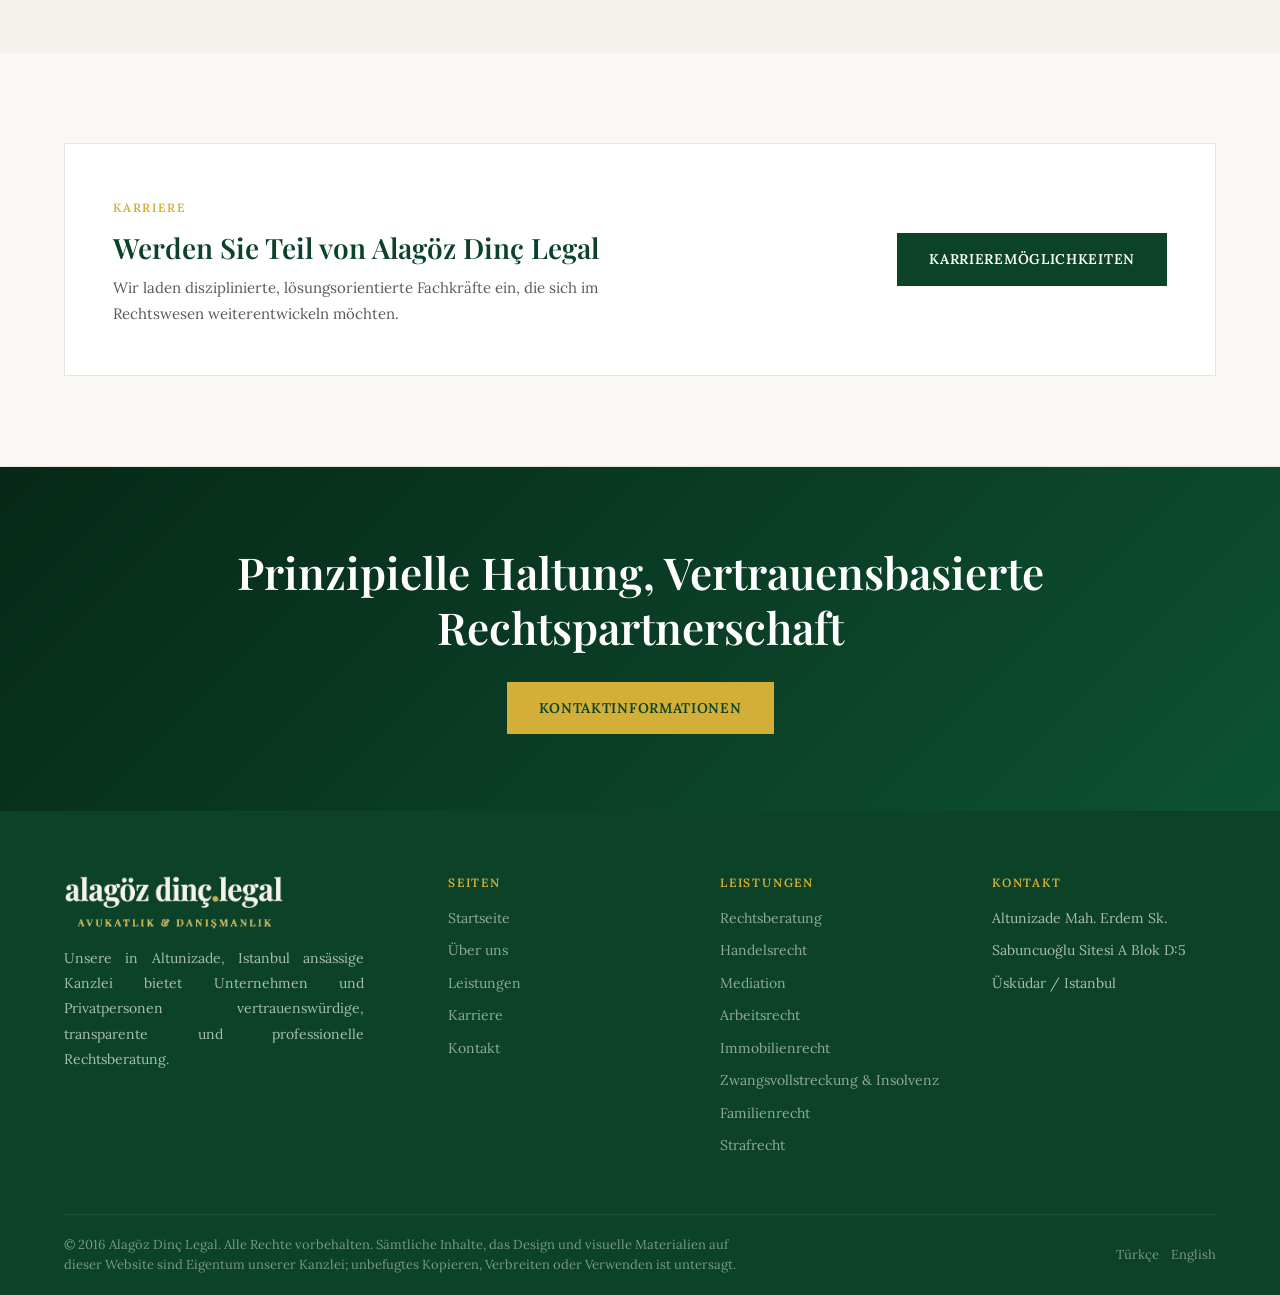
==== commit 019775a9: "Replace all `dinc.legal` references with `alagozdinc.legal` across metadata, content, and sitemap." ====
--- a/de/index.html
+++ b/de/index.html
@@ -3,30 +3,40 @@
 <head>
   <meta charset="UTF-8">
   <meta name="viewport" content="width=device-width, initial-scale=1.0">
-  <title>Dinç Legal | Istanbul</title>
-  <meta name="description" content="Dinç Legal — Vertrauenswürdige und professionelle Rechtsberatung in Istanbul. Rechtsdienstleistungen in Straf-, Familien-, Arbeits- und Handelsrecht.">
-  <meta name="keywords" content="Anwalt, Dinç Legal, Istanbul Anwalt, Kanzlei, Rechtsberatung">
-  <meta name="author" content="Dinç Legal">
+  <title>Alagöz Dinç Legal | Istanbul — Rechtsberatung und Anwaltskanzlei</title>
+  <meta name="description" content="Alagöz Dinç Legal — Rechtsberatung, Handelsrecht, Mediation und Arbeitsrecht in Istanbul. Vertrauenswürdige Rechtsberatung für Unternehmen und Privatpersonen.">
+  <meta name="keywords" content="Alagöz Dinç Legal, Istanbul Anwalt, Rechtsberatung, Handelsrecht, Mediation, Arbeitsrecht, Immobilienrecht, Zwangsvollstreckung, Familienrecht, Strafrecht, Kanzlei">
+  <meta name="author" content="Alagöz Dinç Legal">
   <meta name="robots" content="index, follow">
-  <link rel="canonical" href="https://www.dinclegal.com/de/">
-  <link rel="alternate" hreflang="tr" href="https://www.dinclegal.com/">
-  <link rel="alternate" hreflang="en" href="https://www.dinclegal.com/en/">
-  <link rel="alternate" hreflang="de" href="https://www.dinclegal.com/de/">
-  <link rel="alternate" hreflang="x-default" href="https://www.dinclegal.com/">
+  <link rel="canonical" href="https://alagozdinc.legal/de/">
+  <link rel="alternate" hreflang="tr" href="https://alagozdinc.legal/">
+  <link rel="alternate" hreflang="en" href="https://alagozdinc.legal/en/">
+  <link rel="alternate" hreflang="de" href="https://alagozdinc.legal/de/">
+  <link rel="alternate" hreflang="x-default" href="https://alagozdinc.legal/">
 
   <meta property="og:type" content="website">
-  <meta property="og:image" content="https://www.dinclegal.com/images/logo.png">
-  <meta property="og:image:width" content="1800">
-  <meta property="og:image:height" content="550">
-  <meta property="og:title" content="Dinç Legal">
-  <meta property="og:description" content="Professionelle Rechtsberatung für Unternehmen und Privatpersonen in Istanbul.">
-  <meta property="og:url" content="https://www.dinclegal.com/de/">
+  <meta property="og:site_name" content="Alagöz Dinç Legal">
+  <meta property="og:image" content="https://alagozdinc.legal/images/logo.png">
+  <meta property="og:image:width" content="977">
+  <meta property="og:image:height" content="245">
+  <meta property="og:title" content="Alagöz Dinç Legal | Istanbul — Rechtsberatung und Anwaltskanzlei">
+  <meta property="og:description" content="Rechtsberatung, Handelsrecht, Mediation und Arbeitsrecht in Istanbul für Unternehmen und Privatpersonen.">
+  <meta property="og:url" content="https://alagozdinc.legal/de/">
   <meta property="og:locale" content="de_DE">
+  <meta property="og:locale:alternate" content="tr_TR">
+  <meta property="og:locale:alternate" content="en_US">
+  <meta name="twitter:card" content="summary_large_image">
+  <meta name="twitter:title" content="Alagöz Dinç Legal | Istanbul — Rechtsberatung und Anwaltskanzlei">
+  <meta name="twitter:description" content="Rechtsberatung, Handelsrecht, Mediation und Arbeitsrecht in Istanbul für Unternehmen und Privatpersonen.">
+  <meta name="twitter:image" content="https://alagozdinc.legal/images/logo.png">
 
   <link rel="preconnect" href="https://fonts.googleapis.com">
   <link rel="preconnect" href="https://fonts.gstatic.com" crossorigin>
   <link href="https://fonts.googleapis.com/css2?family=Lora:ital,wght@0,400;0,500;0,600;1,400&family=Playfair+Display:wght@600;700&display=swap" rel="stylesheet">
   <link rel="icon" href="../favicon.svg" type="image/svg+xml">
+  <link rel="icon" href="../favicon-32.png" type="image/png" sizes="32x32">
+  <link rel="icon" href="../favicon-16.png" type="image/png" sizes="16x16">
+  <link rel="apple-touch-icon" href="../apple-touch-icon.png">
   <link rel="preload" as="image" href="../images/hero.jpg">
   <link rel="stylesheet" href="../css/main.css">
 </head>
@@ -34,8 +44,8 @@
 
   <header class="site-header" role="banner">
     <div class="container header-inner">
-      <a href="index.html" class="logo" aria-label="dinç.legal — Startseite">
-        <img src="../images/logo-light-wordmark.svg" alt="dinç.legal" class="logo-img" width="149" height="40" decoding="async">
+      <a href="index.html" class="logo" aria-label="alagöz dinç.legal — Startseite">
+        <img src="../images/logo-light.png" alt="alagöz dinç.legal — Avukatlık & Danışmanlık" class="logo-img" width="240" height="60" decoding="async">
       </a>
       <nav class="main-nav" role="navigation" aria-label="Hauptmenü">
         <a href="index.html" class="active">Startseite</a>
@@ -67,7 +77,7 @@
       <div class="container hero-content">
         <p class="hero-label">Istanbul</p>
         <h1 class="hero-title">An Ihrer Seite<br><em>mit der Kraft des Rechts</em></h1>
-        <p class="hero-desc">Als Dinç Legal bieten wir Unternehmen und Privatpersonen verlässliche, transparente und effektive Rechtsberatung. Wir sind bereit, Ihr langfristiger Rechtspartner zu sein.</p>
+        <p class="hero-desc">Als Alagöz Dinç Legal bieten wir Unternehmen und Privatpersonen verlässliche, transparente und effektive Rechtsberatung. Wir sind bereit, Ihr langfristiger Rechtspartner zu sein.</p>
         <div class="hero-actions">
           <a href="leistungen.html" class="btn btn-primary">Unsere Leistungen</a>
           <a href="kontakt.html" class="btn btn-outline-dark">Kontakt</a>
@@ -110,10 +120,10 @@
       <div class="container">
         <div class="about-grid">
           <div class="about-image">
-            <img src="../images/about.jpg" alt="Dinç Legal Kanzlei" width="600" height="750" loading="lazy">
+            <img src="../images/about.jpg" alt="Alagöz Dinç Legal Kanzlei" width="600" height="750" loading="lazy">
           </div>
           <div class="about-content">
-            <span class="section-label section-label-brand">dinç.legal</span>
+            <span class="section-label section-label-brand">alagöz dinç.legal</span>
             <h2 class="section-title" id="about-heading">Rechtsberatung auf Vertrauensbasis</h2>
             <div class="gold-line"></div>
             <p class="about-text">Von unserem Standort in Altunizade aus bieten wir zahlreichen inländischen und ausländischen Unternehmen umfassende Rechtsberatung. Rechtliche Angelegenheiten betrachten wir nicht nur als Akten, sondern als langfristige Partnerschaften.</p>
@@ -152,49 +162,49 @@
         </div>
         <div class="services-grid">
           <article class="service-card">
-            <div class="service-icon"><img src="../images/dl-icon-bg.png" alt="" width="48" height="48" loading="lazy" decoding="async"></div>
+            <div class="service-icon"><img src="../images/ad-icon.svg" alt="" width="48" height="48" loading="lazy" decoding="async"></div>
             <h3>Rechtsberatung</h3>
             <p>Umfassende rechtliche Vertretung von Unternehmen gegenüber Behörden, Geschäftspartnern und Dritten</p>
             <a href="leistungen.html#rechtsberatung" class="read-more">Mehr erfahren →</a>
           </article>
           <article class="service-card">
-            <div class="service-icon"><img src="../images/dl-icon-bg.png" alt="" width="48" height="48" loading="lazy" decoding="async"></div>
+            <div class="service-icon"><img src="../images/ad-icon.svg" alt="" width="48" height="48" loading="lazy" decoding="async"></div>
             <h3>Handelsrecht</h3>
             <p>Unternehmensgründung, Gesellschaftsstreitigkeiten, Handelsverträge und Forderungseinzug</p>
             <a href="leistungen.html#handelsrecht" class="read-more">Mehr erfahren →</a>
           </article>
           <article class="service-card">
-            <div class="service-icon"><img src="../images/dl-icon-bg.png" alt="" width="48" height="48" loading="lazy" decoding="async"></div>
+            <div class="service-icon"><img src="../images/ad-icon.svg" alt="" width="48" height="48" loading="lazy" decoding="async"></div>
             <h3>Mediation</h3>
             <p>Die endgültige Lösung von Streitigkeiten im Wege der Mediation durch gegenseitige Zustimmung der Parteien in kurzer Zeit</p>
             <a href="leistungen.html#mediation" class="read-more">Mehr erfahren →</a>
           </article>
           <article class="service-card">
-            <div class="service-icon"><img src="../images/dl-icon-bg.png" alt="" width="48" height="48" loading="lazy" decoding="async"></div>
+            <div class="service-icon"><img src="../images/ad-icon.svg" alt="" width="48" height="48" loading="lazy" decoding="async"></div>
             <h3>Arbeitsrecht</h3>
             <p>Arbeitsstreitigkeiten, Kündigungsschutzklagen, Entschädigungsansprüche und Arbeitsverträge</p>
             <a href="leistungen.html#arbeitsrecht" class="read-more">Mehr erfahren →</a>
           </article>
           <article class="service-card">
-            <div class="service-icon"><img src="../images/dl-icon-bg.png" alt="" width="48" height="48" loading="lazy" decoding="async"></div>
+            <div class="service-icon"><img src="../images/ad-icon.svg" alt="" width="48" height="48" loading="lazy" decoding="async"></div>
             <h3>Immobilienrecht</h3>
             <p>Grundbuchangelegenheiten, Mietstreitigkeiten, Wohnungseigentum und Baurecht</p>
             <a href="leistungen.html#immobilienrecht" class="read-more">Mehr erfahren →</a>
           </article>
           <article class="service-card">
-            <div class="service-icon"><img src="../images/dl-icon-bg.png" alt="" width="48" height="48" loading="lazy" decoding="async"></div>
+            <div class="service-icon"><img src="../images/ad-icon.svg" alt="" width="48" height="48" loading="lazy" decoding="async"></div>
             <h3>Zwangsvollstreckung &amp; Insolvenz</h3>
             <p>Effektive rechtliche Unterstützung bei Forderungseinzug, Zwangsvollstreckung und Insolvenzverfahren</p>
             <a href="leistungen.html#vollstreckung" class="read-more">Mehr erfahren →</a>
           </article>
           <article class="service-card">
-            <div class="service-icon"><img src="../images/dl-icon-bg.png" alt="" width="48" height="48" loading="lazy" decoding="async"></div>
+            <div class="service-icon"><img src="../images/ad-icon.svg" alt="" width="48" height="48" loading="lazy" decoding="async"></div>
             <h3>Familienrecht</h3>
             <p>Sensible und lösungsorientierte rechtliche Unterstützung bei Scheidung, Sorgerecht, Unterhalt und Gütertrennung</p>
             <a href="leistungen.html#familienrecht" class="read-more">Mehr erfahren →</a>
           </article>
           <article class="service-card">
-            <div class="service-icon"><img src="../images/dl-icon-bg.png" alt="" width="48" height="48" loading="lazy" decoding="async"></div>
+            <div class="service-icon"><img src="../images/ad-icon.svg" alt="" width="48" height="48" loading="lazy" decoding="async"></div>
             <h3>Strafrecht</h3>
             <p>Professionelle Vertretung in Ermittlungs- und Strafverfahren, Haftbeschwerden und Strafprozessen</p>
             <a href="leistungen.html#strafrecht" class="read-more">Mehr erfahren →</a>
@@ -208,7 +218,7 @@
         <div class="home-career-teaser">
           <div>
             <span class="section-label">Karriere</span>
-            <h2 class="section-title" id="career-teaser-heading">Werden Sie Teil von Dinç Legal</h2>
+            <h2 class="section-title" id="career-teaser-heading">Werden Sie Teil von Alagöz Dinç Legal</h2>
             <p>Wir laden disziplinierte, lösungsorientierte Fachkräfte ein, die sich im Rechtswesen weiterentwickeln möchten.</p>
           </div>
           <a href="karriere.html" class="btn btn-dark">Karrieremöglichkeiten</a>
@@ -229,7 +239,7 @@
     <div class="container">
       <div class="footer-grid">
         <div class="footer-brand">
-          <img src="../images/logo-light.svg" alt="dinç.legal" class="footer-logo-img" width="240" height="90" loading="lazy" decoding="async">
+          <img src="../images/logo-light.png" alt="alagöz dinç.legal — Avukatlık & Danışmanlık" class="footer-logo-img" width="240" height="60" loading="lazy" decoding="async">
           <p>Unsere in Altunizade, Istanbul ansässige Kanzlei bietet Unternehmen und Privatpersonen vertrauenswürdige, transparente und professionelle Rechtsberatung.</p>
         </div>
         <div class="footer-col">
@@ -265,7 +275,7 @@
         </div>
       </div>
       <div class="footer-bottom">
-        <span>&copy; 2016 Dinç Legal. Alle Rechte vorbehalten. Sämtliche Inhalte, das Design und visuelle Materialien auf dieser Website sind Eigentum unserer Kanzlei; unbefugtes Kopieren, Verbreiten oder Verwenden ist untersagt.</span>
+        <span>&copy; 2016 Alagöz Dinç Legal. Alle Rechte vorbehalten. Sämtliche Inhalte, das Design und visuelle Materialien auf dieser Website sind Eigentum unserer Kanzlei; unbefugtes Kopieren, Verbreiten oder Verwenden ist untersagt.</span>
         <div class="footer-langs">
           <a href="../index.html" lang="tr">Türkçe</a>
           <a href="../en/index.html" lang="en">English</a>
--- a/css/main.css
+++ b/css/main.css
@@ -1,5 +1,5 @@
 /* ========================================
-   Dinç Legal — Design System
+   Alagöz Dinç Legal — Design System
    Kurumsal Kimlik: #0B4228 · #D4AF37 · #FAF8F5
    ======================================== */
 
@@ -223,7 +223,7 @@
 
 .logo-img {
   display: block;
-  height: clamp(34px, 4.4vw, 44px);
+  height: clamp(48px, 5vw, 58px);
   width: auto;
 }
 
@@ -1042,6 +1042,12 @@
   align-items: start;
 }
 
+.about-team-stack {
+  display: flex;
+  flex-direction: column;
+  gap: clamp(1rem, 2.5vw, 1.5rem);
+}
+
 .about-founder-card {
   padding: clamp(1.75rem, 3vw, 2.5rem);
   background: var(--primary-color);
@@ -1282,7 +1288,7 @@
 .footer-logo-img {
   display: block;
   width: auto;
-  max-width: 168px;
+  max-width: 220px;
   height: auto;
   margin: 0 0 1rem;
 }
@@ -1381,7 +1387,7 @@
   }
 
   .logo-img {
-    max-height: 36px;
+    max-height: 48px;
   }
 
   /* backdrop-filter breaks position:fixed for mobile nav children */
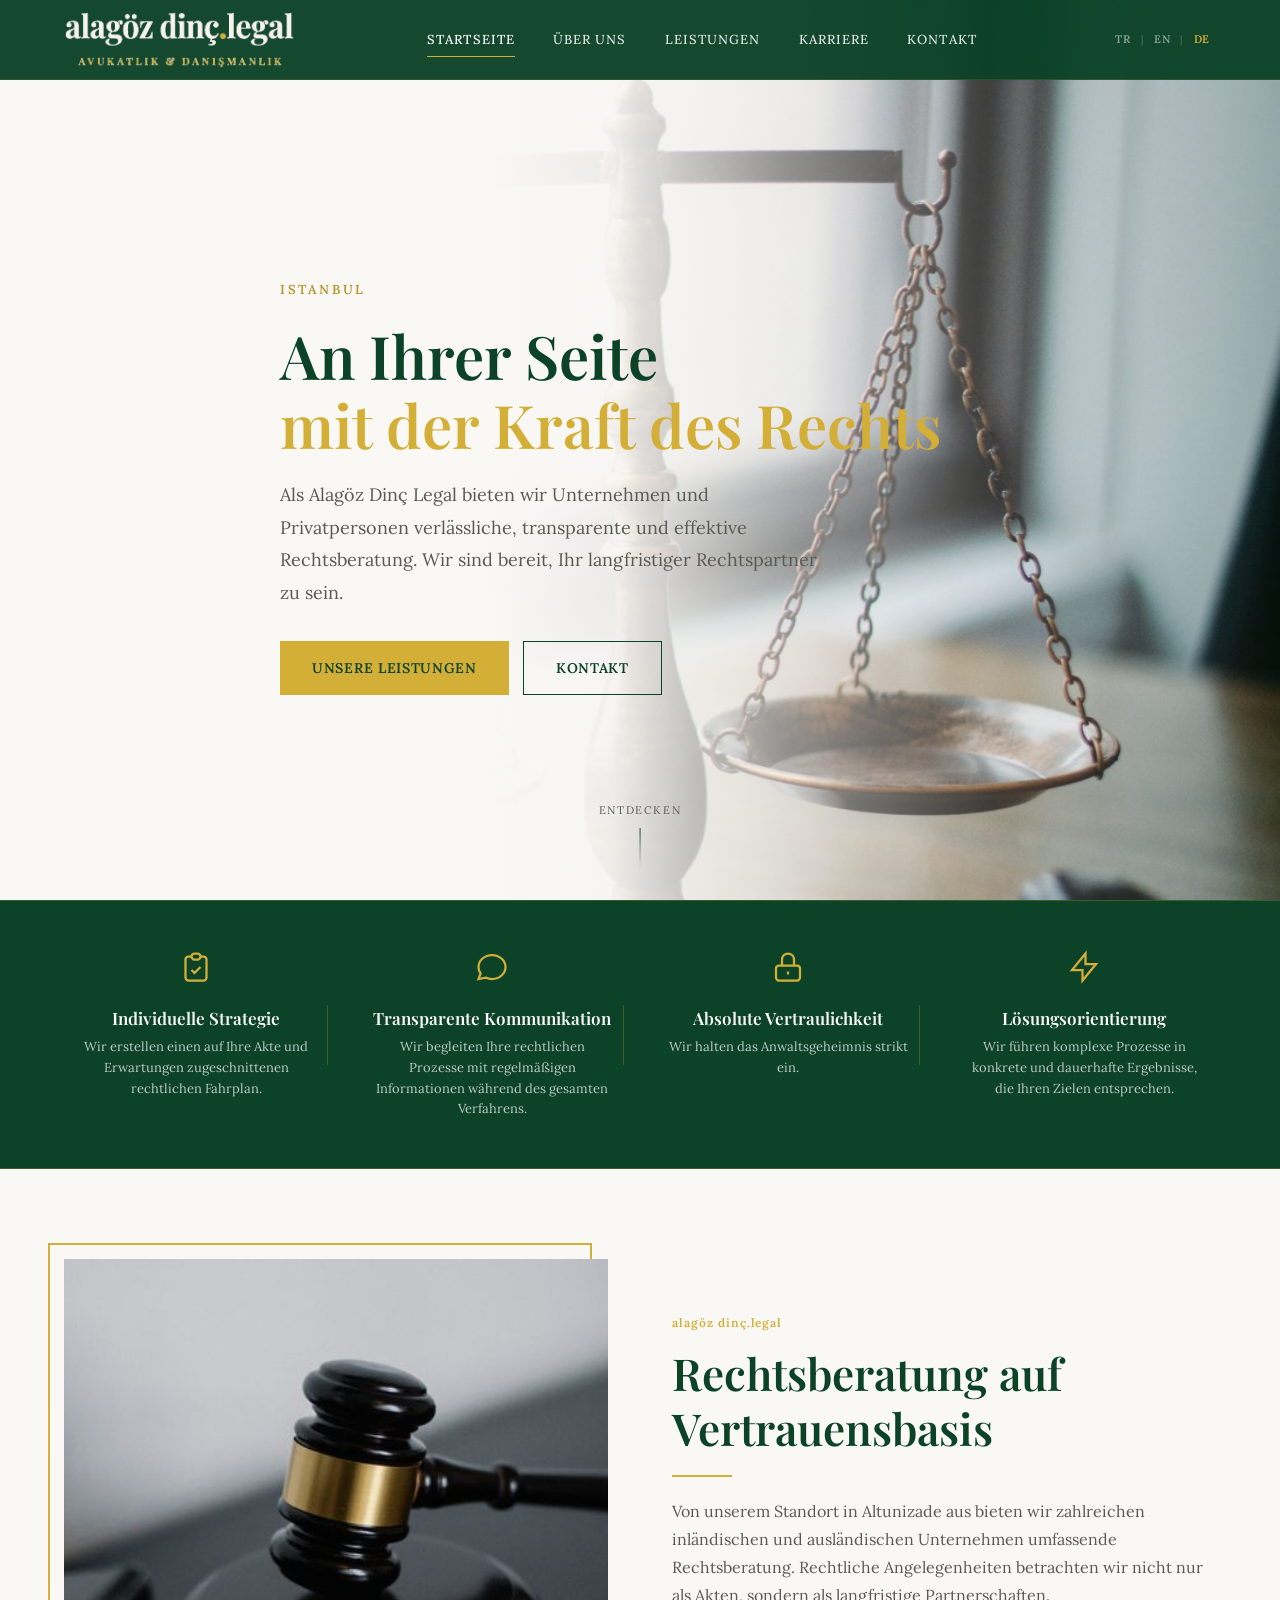
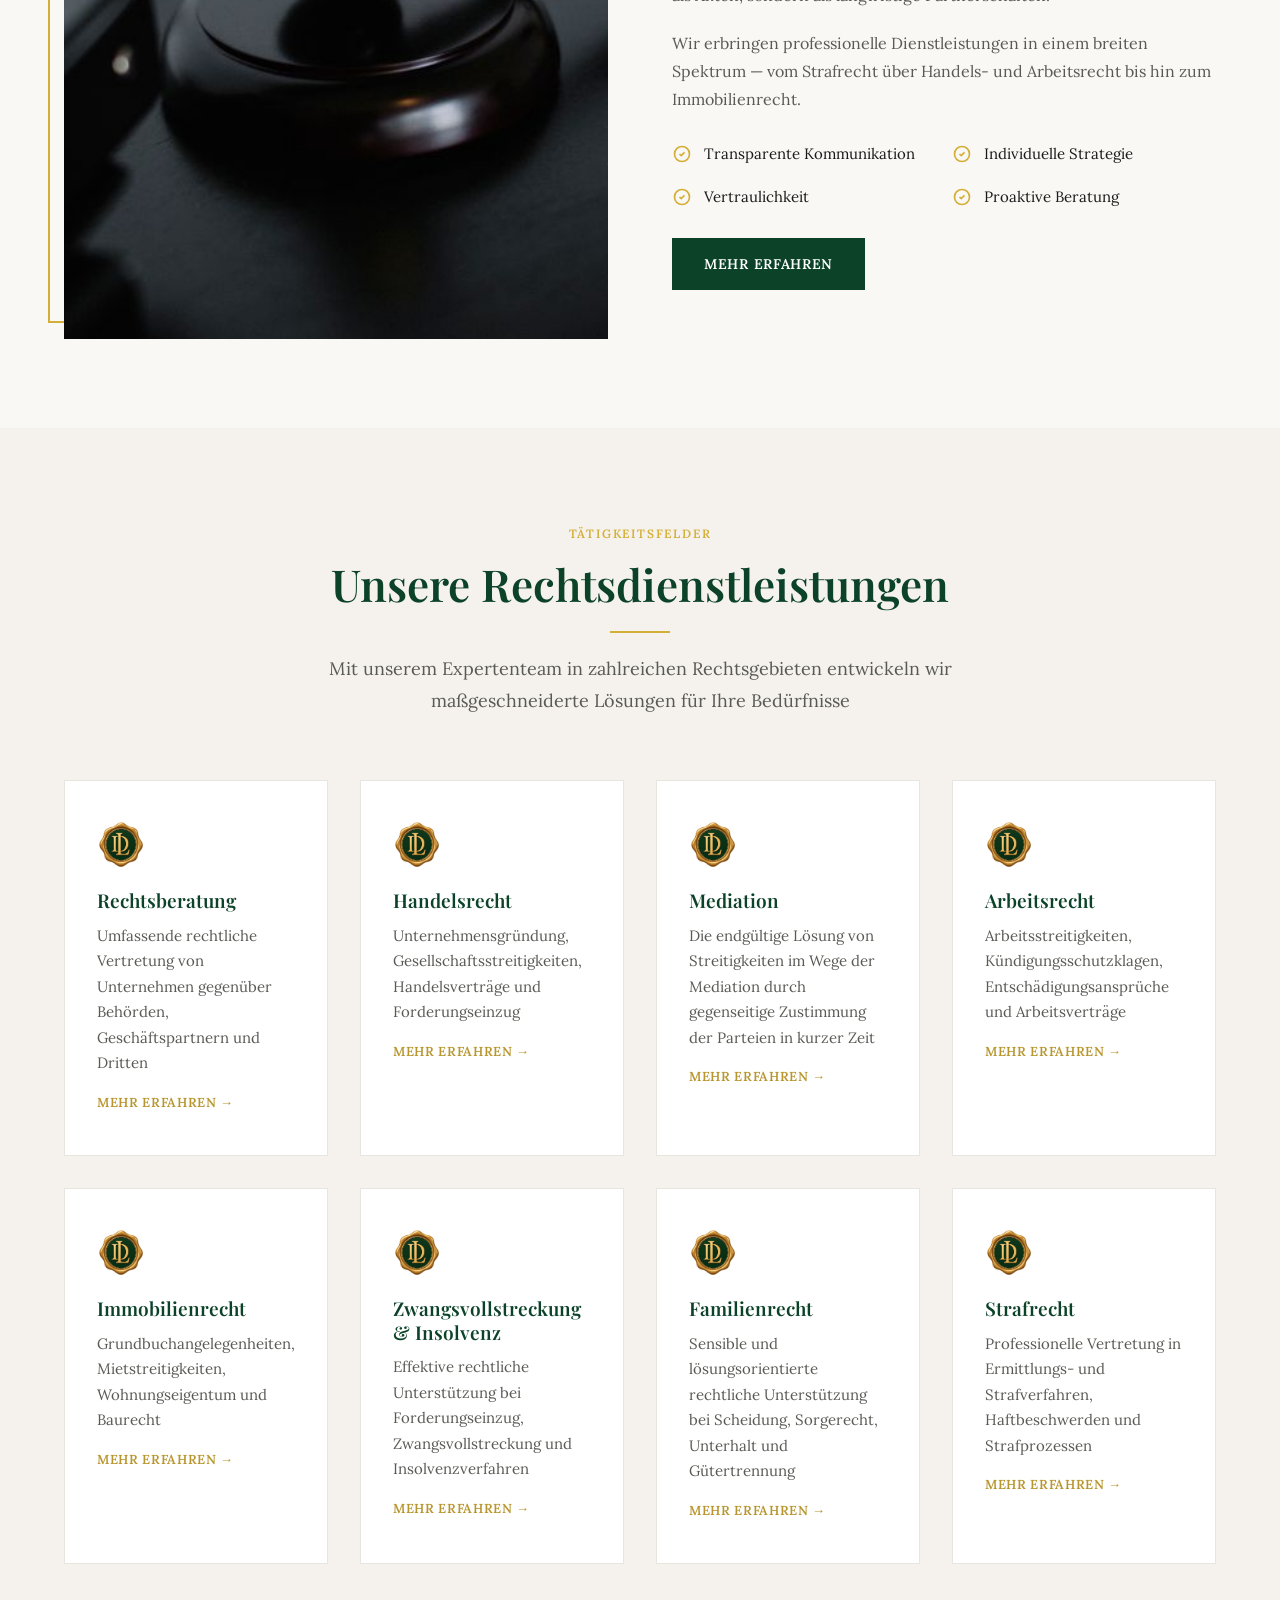
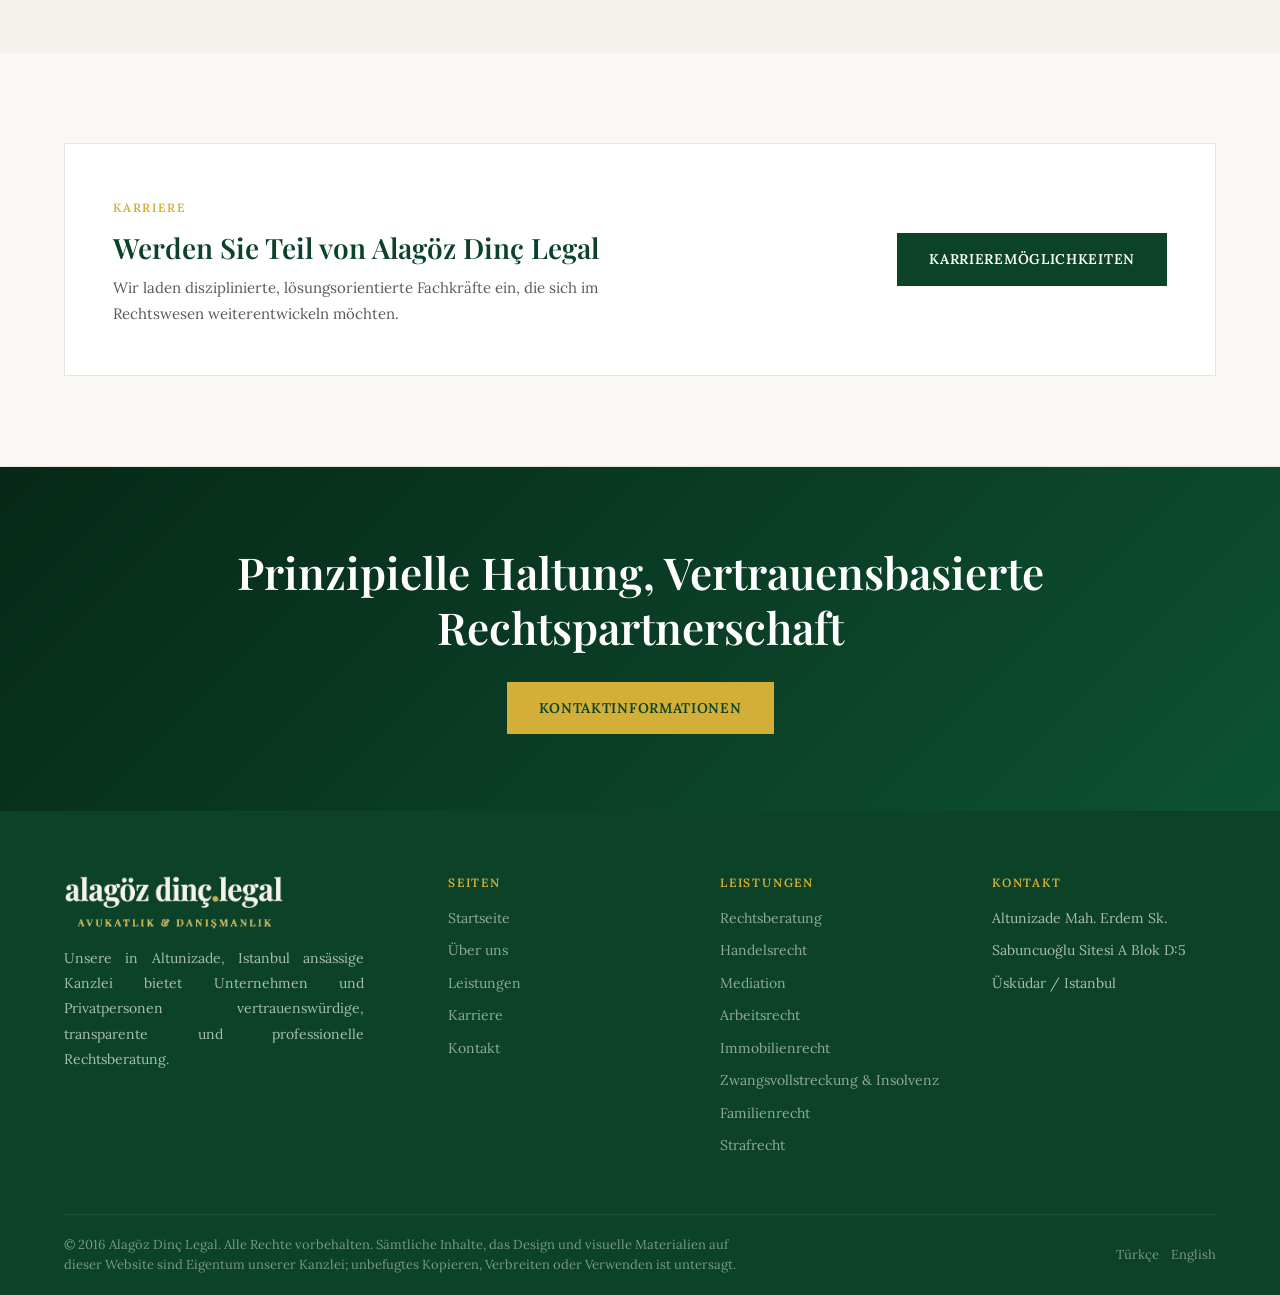
==== commit d8db5719: "Update service icons across all language versions of the homepage" ====
--- a/de/index.html
+++ b/de/index.html
@@ -162,49 +162,49 @@
         </div>
         <div class="services-grid">
           <article class="service-card">
-            <div class="service-icon"><img src="../images/ad-icon.svg" alt="" width="48" height="48" loading="lazy" decoding="async"></div>
+            <div class="service-icon"><img src="../images/dl-icon-bg.png" alt="" width="48" height="48" loading="lazy" decoding="async"></div>
             <h3>Rechtsberatung</h3>
             <p>Umfassende rechtliche Vertretung von Unternehmen gegenüber Behörden, Geschäftspartnern und Dritten</p>
             <a href="leistungen.html#rechtsberatung" class="read-more">Mehr erfahren →</a>
           </article>
           <article class="service-card">
-            <div class="service-icon"><img src="../images/ad-icon.svg" alt="" width="48" height="48" loading="lazy" decoding="async"></div>
+            <div class="service-icon"><img src="../images/dl-icon-bg.png" alt="" width="48" height="48" loading="lazy" decoding="async"></div>
             <h3>Handelsrecht</h3>
             <p>Unternehmensgründung, Gesellschaftsstreitigkeiten, Handelsverträge und Forderungseinzug</p>
             <a href="leistungen.html#handelsrecht" class="read-more">Mehr erfahren →</a>
           </article>
           <article class="service-card">
-            <div class="service-icon"><img src="../images/ad-icon.svg" alt="" width="48" height="48" loading="lazy" decoding="async"></div>
+            <div class="service-icon"><img src="../images/dl-icon-bg.png" alt="" width="48" height="48" loading="lazy" decoding="async"></div>
             <h3>Mediation</h3>
             <p>Die endgültige Lösung von Streitigkeiten im Wege der Mediation durch gegenseitige Zustimmung der Parteien in kurzer Zeit</p>
             <a href="leistungen.html#mediation" class="read-more">Mehr erfahren →</a>
           </article>
           <article class="service-card">
-            <div class="service-icon"><img src="../images/ad-icon.svg" alt="" width="48" height="48" loading="lazy" decoding="async"></div>
+            <div class="service-icon"><img src="../images/dl-icon-bg.png" alt="" width="48" height="48" loading="lazy" decoding="async"></div>
             <h3>Arbeitsrecht</h3>
             <p>Arbeitsstreitigkeiten, Kündigungsschutzklagen, Entschädigungsansprüche und Arbeitsverträge</p>
             <a href="leistungen.html#arbeitsrecht" class="read-more">Mehr erfahren →</a>
           </article>
           <article class="service-card">
-            <div class="service-icon"><img src="../images/ad-icon.svg" alt="" width="48" height="48" loading="lazy" decoding="async"></div>
+            <div class="service-icon"><img src="../images/dl-icon-bg.png" alt="" width="48" height="48" loading="lazy" decoding="async"></div>
             <h3>Immobilienrecht</h3>
             <p>Grundbuchangelegenheiten, Mietstreitigkeiten, Wohnungseigentum und Baurecht</p>
             <a href="leistungen.html#immobilienrecht" class="read-more">Mehr erfahren →</a>
           </article>
           <article class="service-card">
-            <div class="service-icon"><img src="../images/ad-icon.svg" alt="" width="48" height="48" loading="lazy" decoding="async"></div>
+            <div class="service-icon"><img src="../images/dl-icon-bg.png" alt="" width="48" height="48" loading="lazy" decoding="async"></div>
             <h3>Zwangsvollstreckung &amp; Insolvenz</h3>
             <p>Effektive rechtliche Unterstützung bei Forderungseinzug, Zwangsvollstreckung und Insolvenzverfahren</p>
             <a href="leistungen.html#vollstreckung" class="read-more">Mehr erfahren →</a>
           </article>
           <article class="service-card">
-            <div class="service-icon"><img src="../images/ad-icon.svg" alt="" width="48" height="48" loading="lazy" decoding="async"></div>
+            <div class="service-icon"><img src="../images/dl-icon-bg.png" alt="" width="48" height="48" loading="lazy" decoding="async"></div>
             <h3>Familienrecht</h3>
             <p>Sensible und lösungsorientierte rechtliche Unterstützung bei Scheidung, Sorgerecht, Unterhalt und Gütertrennung</p>
             <a href="leistungen.html#familienrecht" class="read-more">Mehr erfahren →</a>
           </article>
           <article class="service-card">
-            <div class="service-icon"><img src="../images/ad-icon.svg" alt="" width="48" height="48" loading="lazy" decoding="async"></div>
+            <div class="service-icon"><img src="../images/dl-icon-bg.png" alt="" width="48" height="48" loading="lazy" decoding="async"></div>
             <h3>Strafrecht</h3>
             <p>Professionelle Vertretung in Ermittlungs- und Strafverfahren, Haftbeschwerden und Strafprozessen</p>
             <a href="leistungen.html#strafrecht" class="read-more">Mehr erfahren →</a>
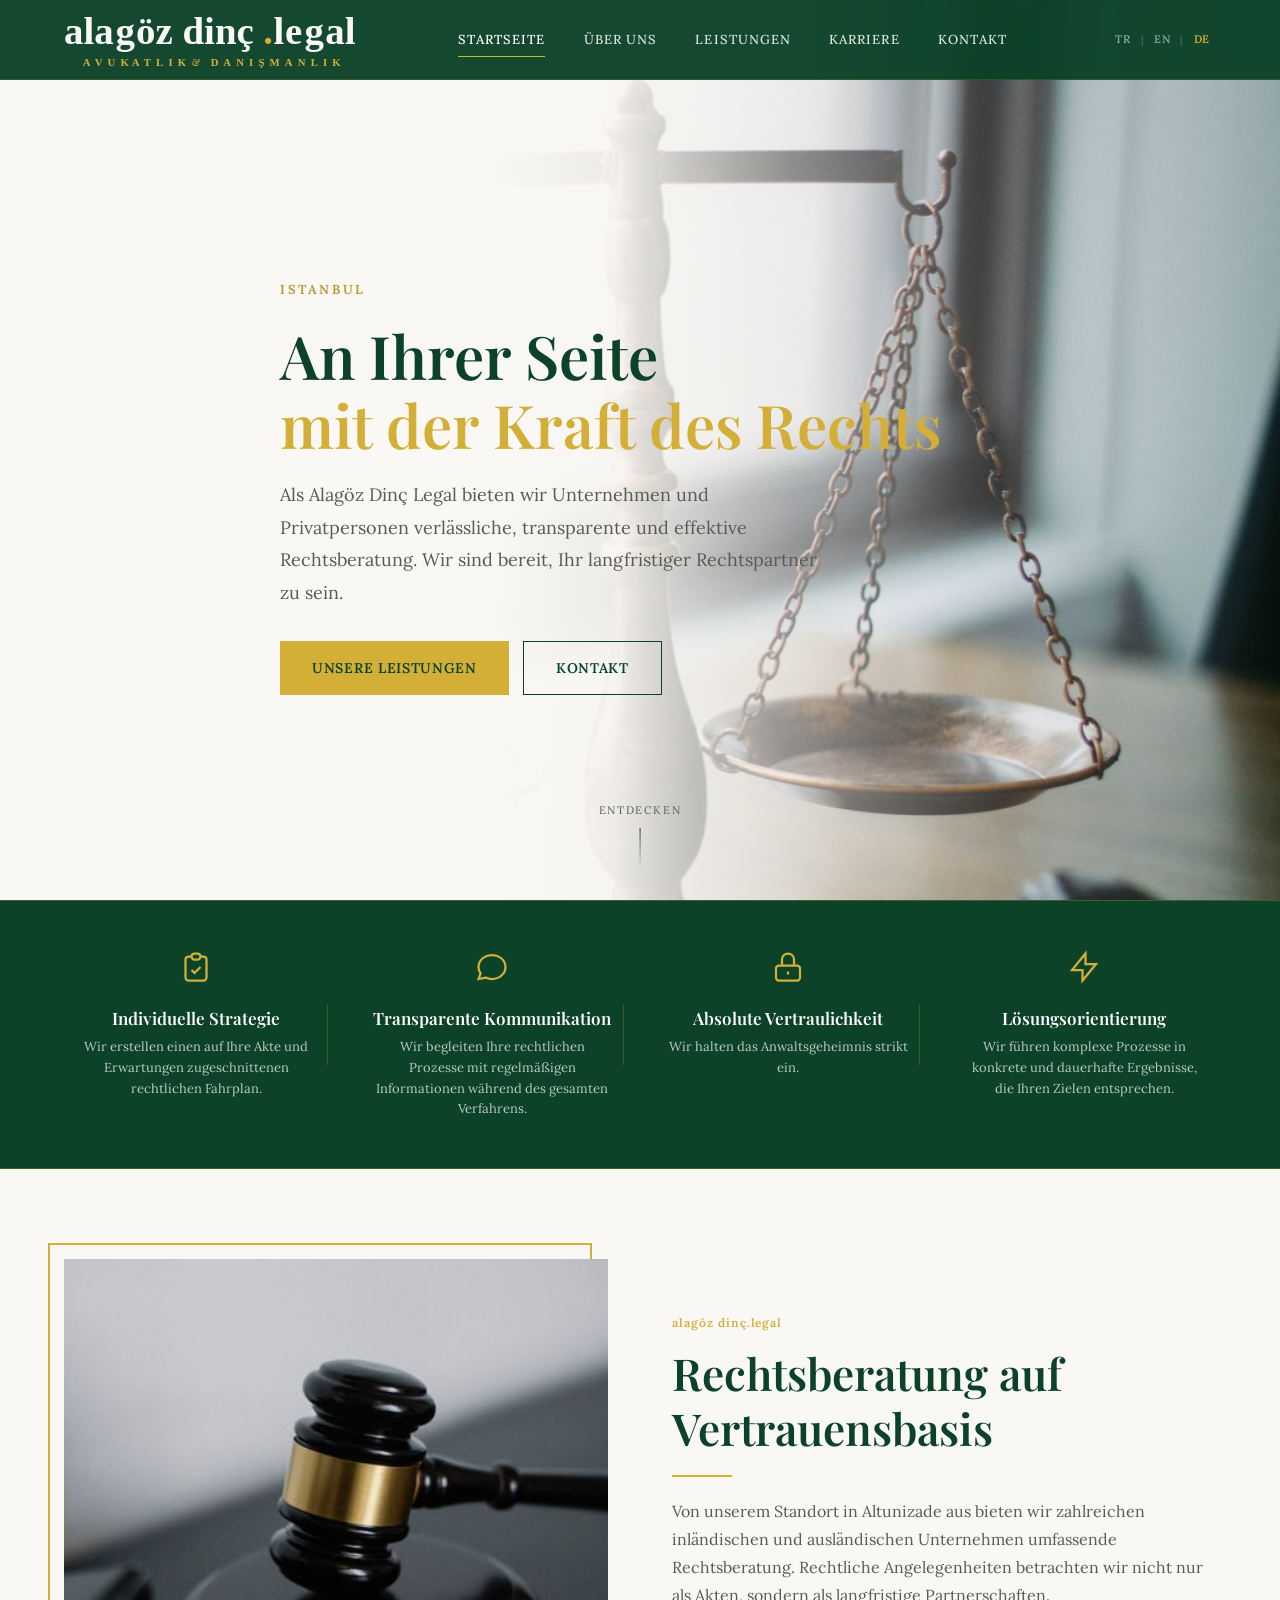
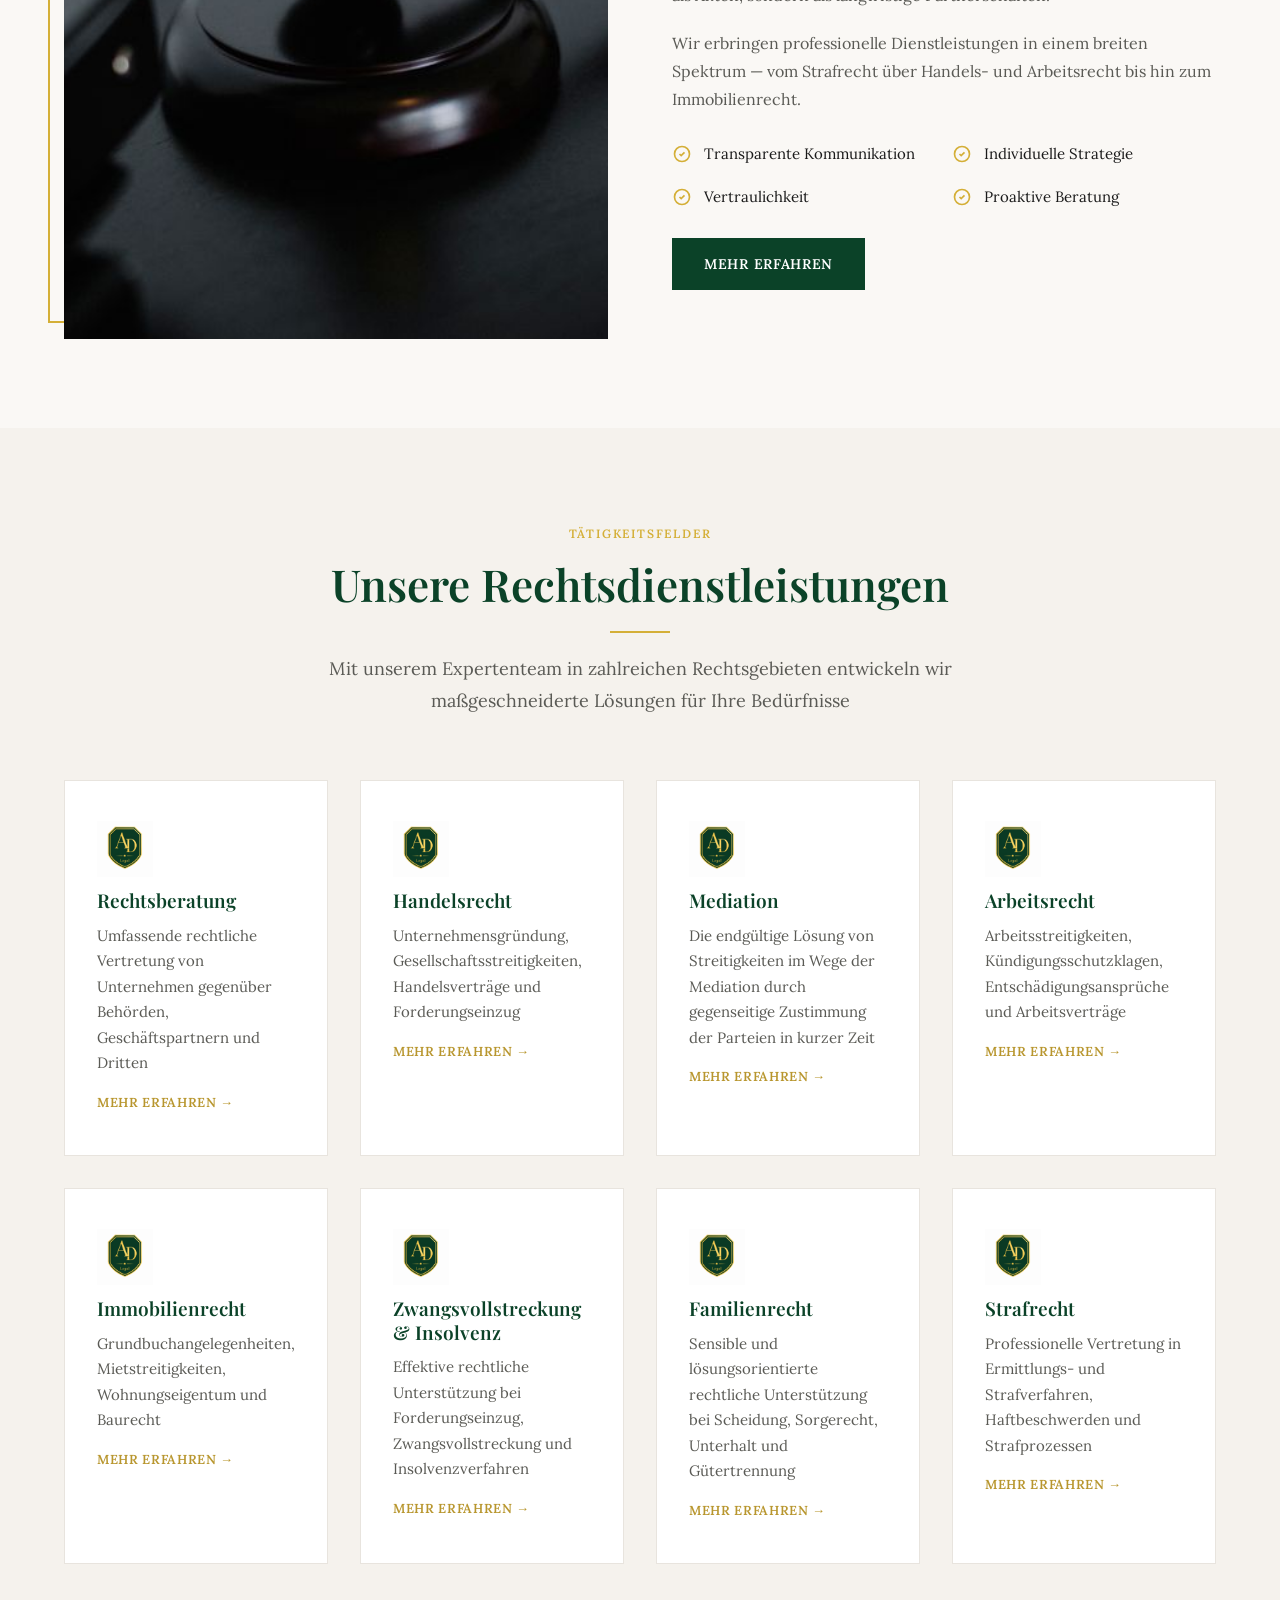
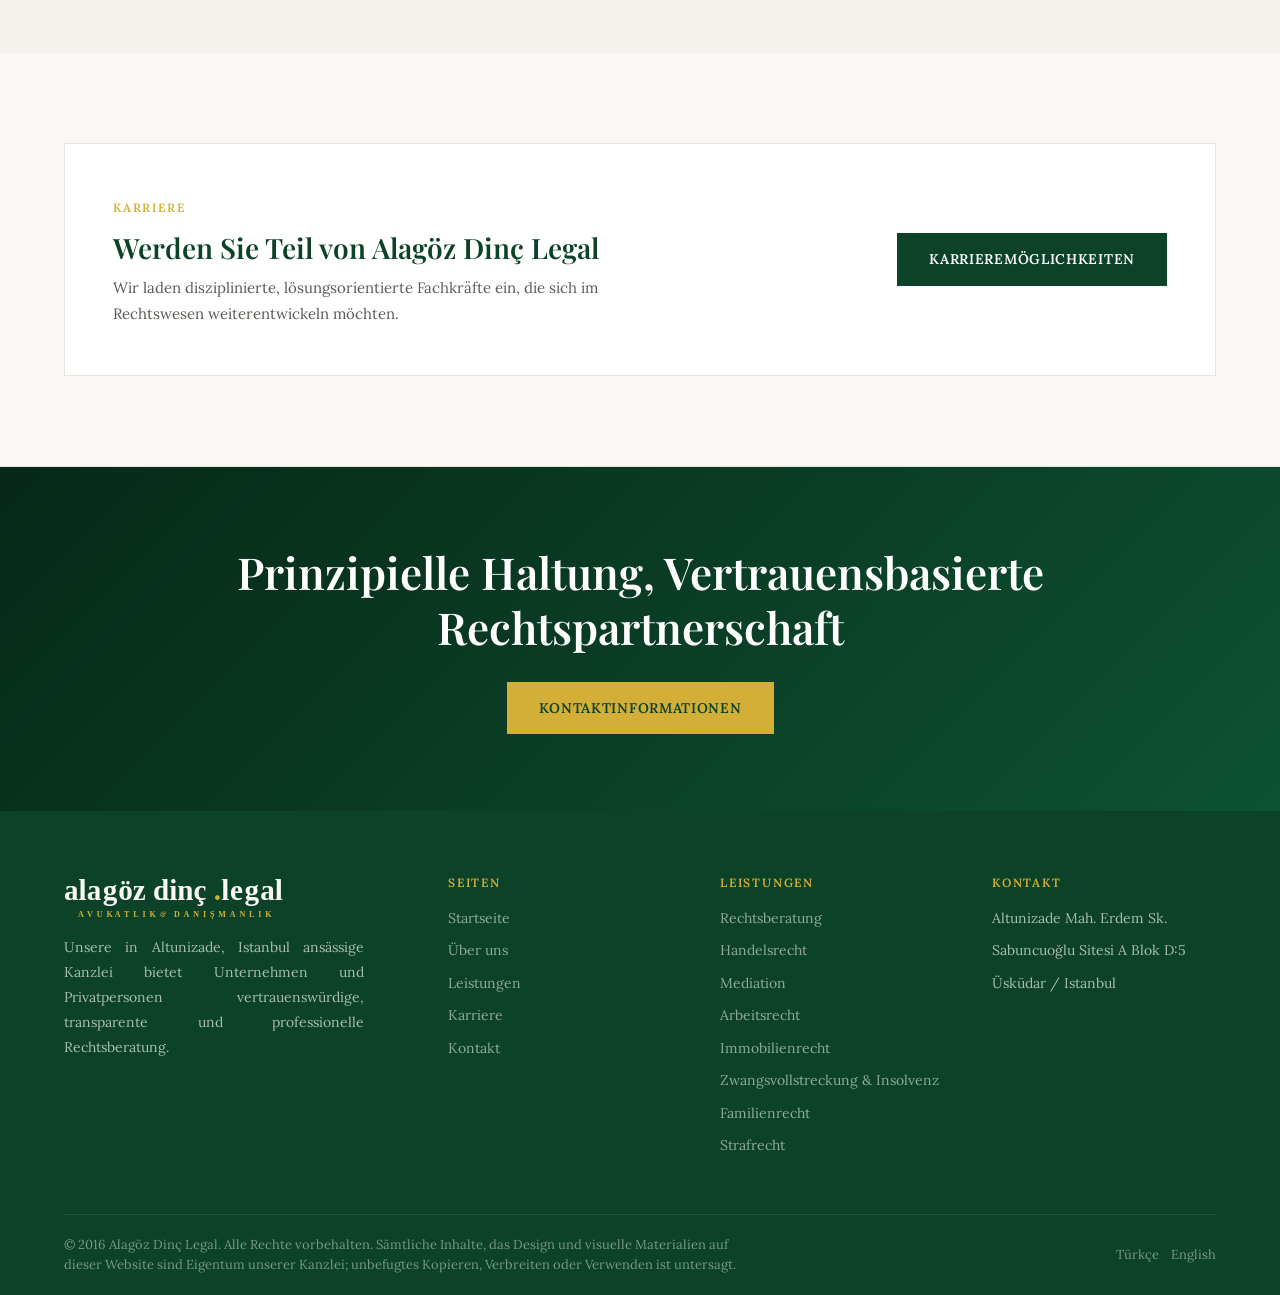
==== commit 4b8c1d58: "Update logos and service icons across all pages for a refreshed and consistent brand identity" ====
--- a/de/index.html
+++ b/de/index.html
@@ -45,7 +45,7 @@
   <header class="site-header" role="banner">
     <div class="container header-inner">
       <a href="index.html" class="logo" aria-label="alagöz dinç.legal — Startseite">
-        <img src="../images/logo-light.png" alt="alagöz dinç.legal — Avukatlık & Danışmanlık" class="logo-img" width="240" height="60" decoding="async">
+        <img src="../images/ad_logo_2-light.svg" alt="alagöz dinç.legal — Avukatlık & Danışmanlık" class="logo-img" width="240" height="60" decoding="async">
       </a>
       <nav class="main-nav" role="navigation" aria-label="Hauptmenü">
         <a href="index.html" class="active">Startseite</a>
@@ -162,49 +162,49 @@
         </div>
         <div class="services-grid">
           <article class="service-card">
-            <div class="service-icon"><img src="../images/dl-icon-bg.png" alt="" width="48" height="48" loading="lazy" decoding="async"></div>
+            <div class="service-icon"><img src="../images/ad_logo_2.png" alt="" width="48" height="48" loading="lazy" decoding="async"></div>
             <h3>Rechtsberatung</h3>
             <p>Umfassende rechtliche Vertretung von Unternehmen gegenüber Behörden, Geschäftspartnern und Dritten</p>
             <a href="leistungen.html#rechtsberatung" class="read-more">Mehr erfahren →</a>
           </article>
           <article class="service-card">
-            <div class="service-icon"><img src="../images/dl-icon-bg.png" alt="" width="48" height="48" loading="lazy" decoding="async"></div>
+            <div class="service-icon"><img src="../images/ad_logo_2.png" alt="" width="48" height="48" loading="lazy" decoding="async"></div>
             <h3>Handelsrecht</h3>
             <p>Unternehmensgründung, Gesellschaftsstreitigkeiten, Handelsverträge und Forderungseinzug</p>
             <a href="leistungen.html#handelsrecht" class="read-more">Mehr erfahren →</a>
           </article>
           <article class="service-card">
-            <div class="service-icon"><img src="../images/dl-icon-bg.png" alt="" width="48" height="48" loading="lazy" decoding="async"></div>
+            <div class="service-icon"><img src="../images/ad_logo_2.png" alt="" width="48" height="48" loading="lazy" decoding="async"></div>
             <h3>Mediation</h3>
             <p>Die endgültige Lösung von Streitigkeiten im Wege der Mediation durch gegenseitige Zustimmung der Parteien in kurzer Zeit</p>
             <a href="leistungen.html#mediation" class="read-more">Mehr erfahren →</a>
           </article>
           <article class="service-card">
-            <div class="service-icon"><img src="../images/dl-icon-bg.png" alt="" width="48" height="48" loading="lazy" decoding="async"></div>
+            <div class="service-icon"><img src="../images/ad_logo_2.png" alt="" width="48" height="48" loading="lazy" decoding="async"></div>
             <h3>Arbeitsrecht</h3>
             <p>Arbeitsstreitigkeiten, Kündigungsschutzklagen, Entschädigungsansprüche und Arbeitsverträge</p>
             <a href="leistungen.html#arbeitsrecht" class="read-more">Mehr erfahren →</a>
           </article>
           <article class="service-card">
-            <div class="service-icon"><img src="../images/dl-icon-bg.png" alt="" width="48" height="48" loading="lazy" decoding="async"></div>
+            <div class="service-icon"><img src="../images/ad_logo_2.png" alt="" width="48" height="48" loading="lazy" decoding="async"></div>
             <h3>Immobilienrecht</h3>
             <p>Grundbuchangelegenheiten, Mietstreitigkeiten, Wohnungseigentum und Baurecht</p>
             <a href="leistungen.html#immobilienrecht" class="read-more">Mehr erfahren →</a>
           </article>
           <article class="service-card">
-            <div class="service-icon"><img src="../images/dl-icon-bg.png" alt="" width="48" height="48" loading="lazy" decoding="async"></div>
+            <div class="service-icon"><img src="../images/ad_logo_2.png" alt="" width="48" height="48" loading="lazy" decoding="async"></div>
             <h3>Zwangsvollstreckung &amp; Insolvenz</h3>
             <p>Effektive rechtliche Unterstützung bei Forderungseinzug, Zwangsvollstreckung und Insolvenzverfahren</p>
             <a href="leistungen.html#vollstreckung" class="read-more">Mehr erfahren →</a>
           </article>
           <article class="service-card">
-            <div class="service-icon"><img src="../images/dl-icon-bg.png" alt="" width="48" height="48" loading="lazy" decoding="async"></div>
+            <div class="service-icon"><img src="../images/ad_logo_2.png" alt="" width="48" height="48" loading="lazy" decoding="async"></div>
             <h3>Familienrecht</h3>
             <p>Sensible und lösungsorientierte rechtliche Unterstützung bei Scheidung, Sorgerecht, Unterhalt und Gütertrennung</p>
             <a href="leistungen.html#familienrecht" class="read-more">Mehr erfahren →</a>
           </article>
           <article class="service-card">
-            <div class="service-icon"><img src="../images/dl-icon-bg.png" alt="" width="48" height="48" loading="lazy" decoding="async"></div>
+            <div class="service-icon"><img src="../images/ad_logo_2.png" alt="" width="48" height="48" loading="lazy" decoding="async"></div>
             <h3>Strafrecht</h3>
             <p>Professionelle Vertretung in Ermittlungs- und Strafverfahren, Haftbeschwerden und Strafprozessen</p>
             <a href="leistungen.html#strafrecht" class="read-more">Mehr erfahren →</a>
@@ -239,7 +239,7 @@
     <div class="container">
       <div class="footer-grid">
         <div class="footer-brand">
-          <img src="../images/logo-light.png" alt="alagöz dinç.legal — Avukatlık & Danışmanlık" class="footer-logo-img" width="240" height="60" loading="lazy" decoding="async">
+          <img src="../images/ad_logo_2-light.svg" alt="alagöz dinç.legal — Avukatlık & Danışmanlık" class="footer-logo-img" width="240" height="60" loading="lazy" decoding="async">
           <p>Unsere in Altunizade, Istanbul ansässige Kanzlei bietet Unternehmen und Privatpersonen vertrauenswürdige, transparente und professionelle Rechtsberatung.</p>
         </div>
         <div class="footer-col">
--- a/css/main.css
+++ b/css/main.css
@@ -638,11 +638,16 @@
   border: 1px solid var(--border-light);
   padding: clamp(1.5rem, 3vw, 2rem);
   border-top: 3px solid var(--accent-color);
+  display: flex;
+  align-items: center;
+  justify-content: center;
+  text-align: center;
+  min-height: 100px;
 }
 
 .career-card h3 {
   font-size: 1.125rem;
-  margin-bottom: 0.75rem;
+  margin-bottom: 0;
 }
 
 .career-card p {
@@ -680,6 +685,11 @@
 
 .career-apply a.email-link:hover {
   color: var(--accent-dark);
+}
+
+.career-email-addresses {
+  align-items: center;
+  gap: 0.375rem;
 }
 
 @media (max-width: 768px) {
@@ -879,19 +889,21 @@
 }
 
 .service-icon {
-  width: 48px;
-  height: 48px;
+  width: 56px;
+  height: 56px;
   display: flex;
-  align-items: center;
-  justify-content: center;
-  margin-bottom: 1.25rem;
+  align-items: flex-start;
+  justify-content: flex-start;
+  margin-bottom: 0.75rem;
   flex-shrink: 0;
+  overflow: hidden;
 }
 
 .service-icon img {
-  width: 100%;
-  height: 100%;
+  width: 115%;
+  height: 115%;
   object-fit: contain;
+  object-position: left top;
 }
 
 .service-card h3 {
@@ -1004,11 +1016,43 @@
 }
 
 /* ---- About Page ---- */
-.about-page-grid {
+.about-page-grid,
+.about-depth-grid {
   display: grid;
   grid-template-columns: minmax(0, 1fr) minmax(0, 1.3fr);
   gap: clamp(2rem, 5vw, 4rem);
   align-items: start;
+}
+
+.section:has(+ .section.about-depth) {
+  padding-bottom: clamp(1.25rem, 2.5vw, 2rem);
+}
+
+.section.about-depth {
+  padding-top: clamp(1.25rem, 2.5vw, 2rem);
+}
+
+.about-team-stack {
+  display: flex;
+  flex-direction: column;
+  gap: clamp(1rem, 2.5vw, 1.5rem);
+  width: 100%;
+  align-self: stretch;
+}
+
+.about-prose > .section-label,
+.about-depth-prose > .section-label {
+  font-size: clamp(1rem, 2.5vw, 1.25rem);
+  letter-spacing: 0.12em;
+  margin-bottom: 0.25rem;
+}
+
+.about-founder-card {
+  padding: clamp(1.75rem, 3vw, 2.5rem);
+  background: var(--primary-color);
+  color: var(--color-white);
+  text-align: center;
+  width: 100%;
 }
 
 .values-grid {
@@ -1035,40 +1079,21 @@
   color: var(--color-text-light);
 }
 
-.about-depth-grid {
-  display: grid;
-  grid-template-columns: minmax(0, 0.85fr) minmax(0, 1.35fr);
-  gap: clamp(2rem, 5vw, 4rem);
-  align-items: start;
-}
-
-.about-team-stack {
-  display: flex;
-  flex-direction: column;
-  gap: clamp(1rem, 2.5vw, 1.5rem);
-}
-
-.about-founder-card {
-  padding: clamp(1.75rem, 3vw, 2.5rem);
-  background: var(--primary-color);
-  color: var(--color-white);
-}
-
 .about-founder-card .section-label {
   color: var(--accent-color);
 }
 
 .about-founder-name {
   font-family: var(--font-serif);
-  font-size: clamp(1.375rem, 3vw, 1.875rem);
+  font-size: clamp(1.125rem, 2.25vw, 1.5rem);
   font-weight: 600;
   color: var(--color-white);
-  margin-top: 0.5rem;
+  margin-top: 0;
   line-height: 1.25;
 }
 
 .about-founder-card .gold-line {
-  margin: 1.25rem 0;
+  margin: 1.25rem auto;
 }
 
 .about-founder-card p {
@@ -1150,8 +1175,8 @@
 
 .service-detail-icon {
   flex-shrink: 0;
-  width: 52px;
-  height: 52px;
+  width: 60px;
+  height: 60px;
   display: flex;
   align-items: center;
   justify-content: center;
@@ -1248,6 +1273,12 @@
 .contact-email-list li:last-child {
   border-bottom: none;
   padding-bottom: 0;
+}
+
+.contact-email-addresses {
+  display: flex;
+  flex-direction: column;
+  gap: 0.125rem;
 }
 
 .contact-email-list li p {
@@ -1531,6 +1562,32 @@
     gap: 2rem;
   }
 
+  .about-depth-grid {
+    display: flex;
+    flex-direction: column;
+  }
+
+  .about-depth-prose {
+    display: contents;
+  }
+
+  .about-depth-prose > .section-label {
+    order: 1;
+    margin-bottom: 0.5rem;
+  }
+
+  .about-depth-prose > .about-text {
+    order: 2;
+  }
+
+  .about-team-stack {
+    order: 3;
+  }
+
+  .about-depth-prose > .about-closing-text {
+    order: 4;
+  }
+
   .about-image {
     max-width: 480px;
     margin: 0 auto;
@@ -1580,6 +1637,11 @@
   .about-prose .about-text {
     text-align: left;
     hyphens: none;
+  }
+
+  .about-closing-text {
+    border-left: none;
+    border: 3px solid var(--accent-color);
   }
 
   .services-grid,
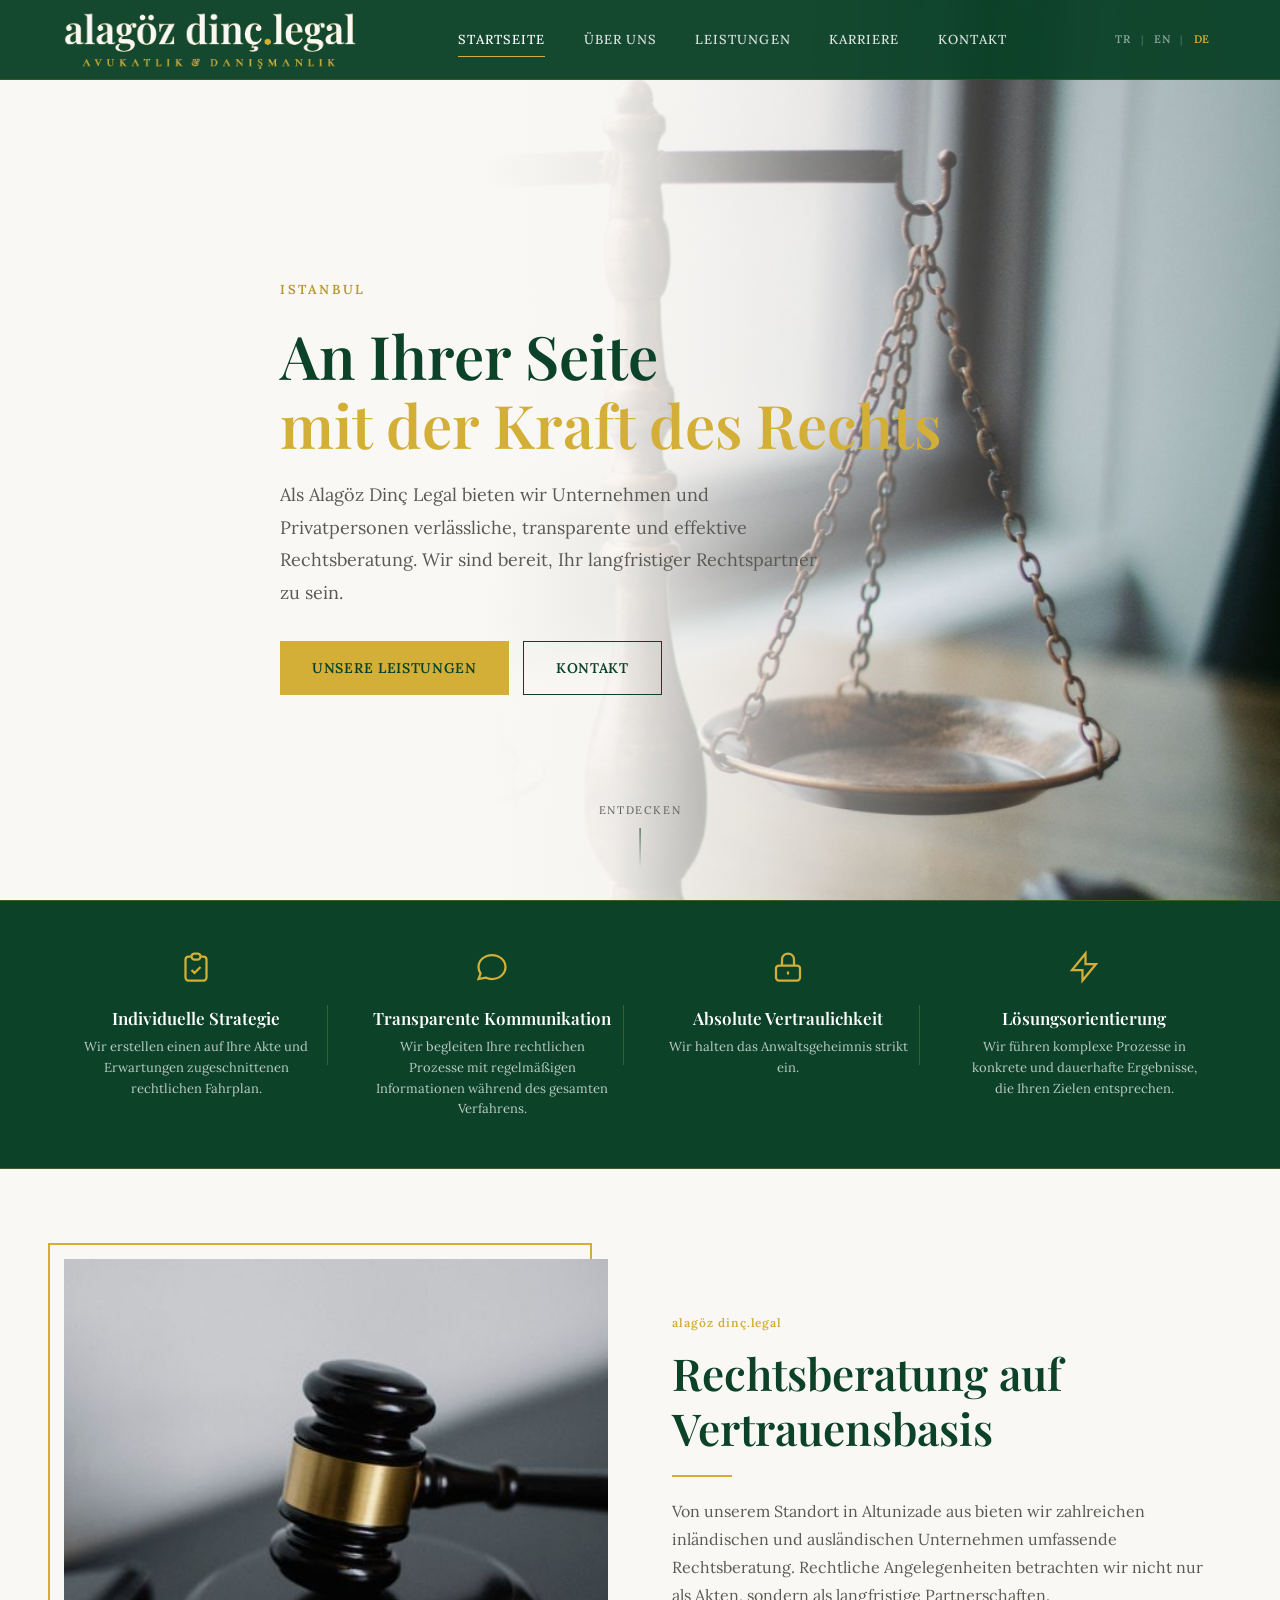
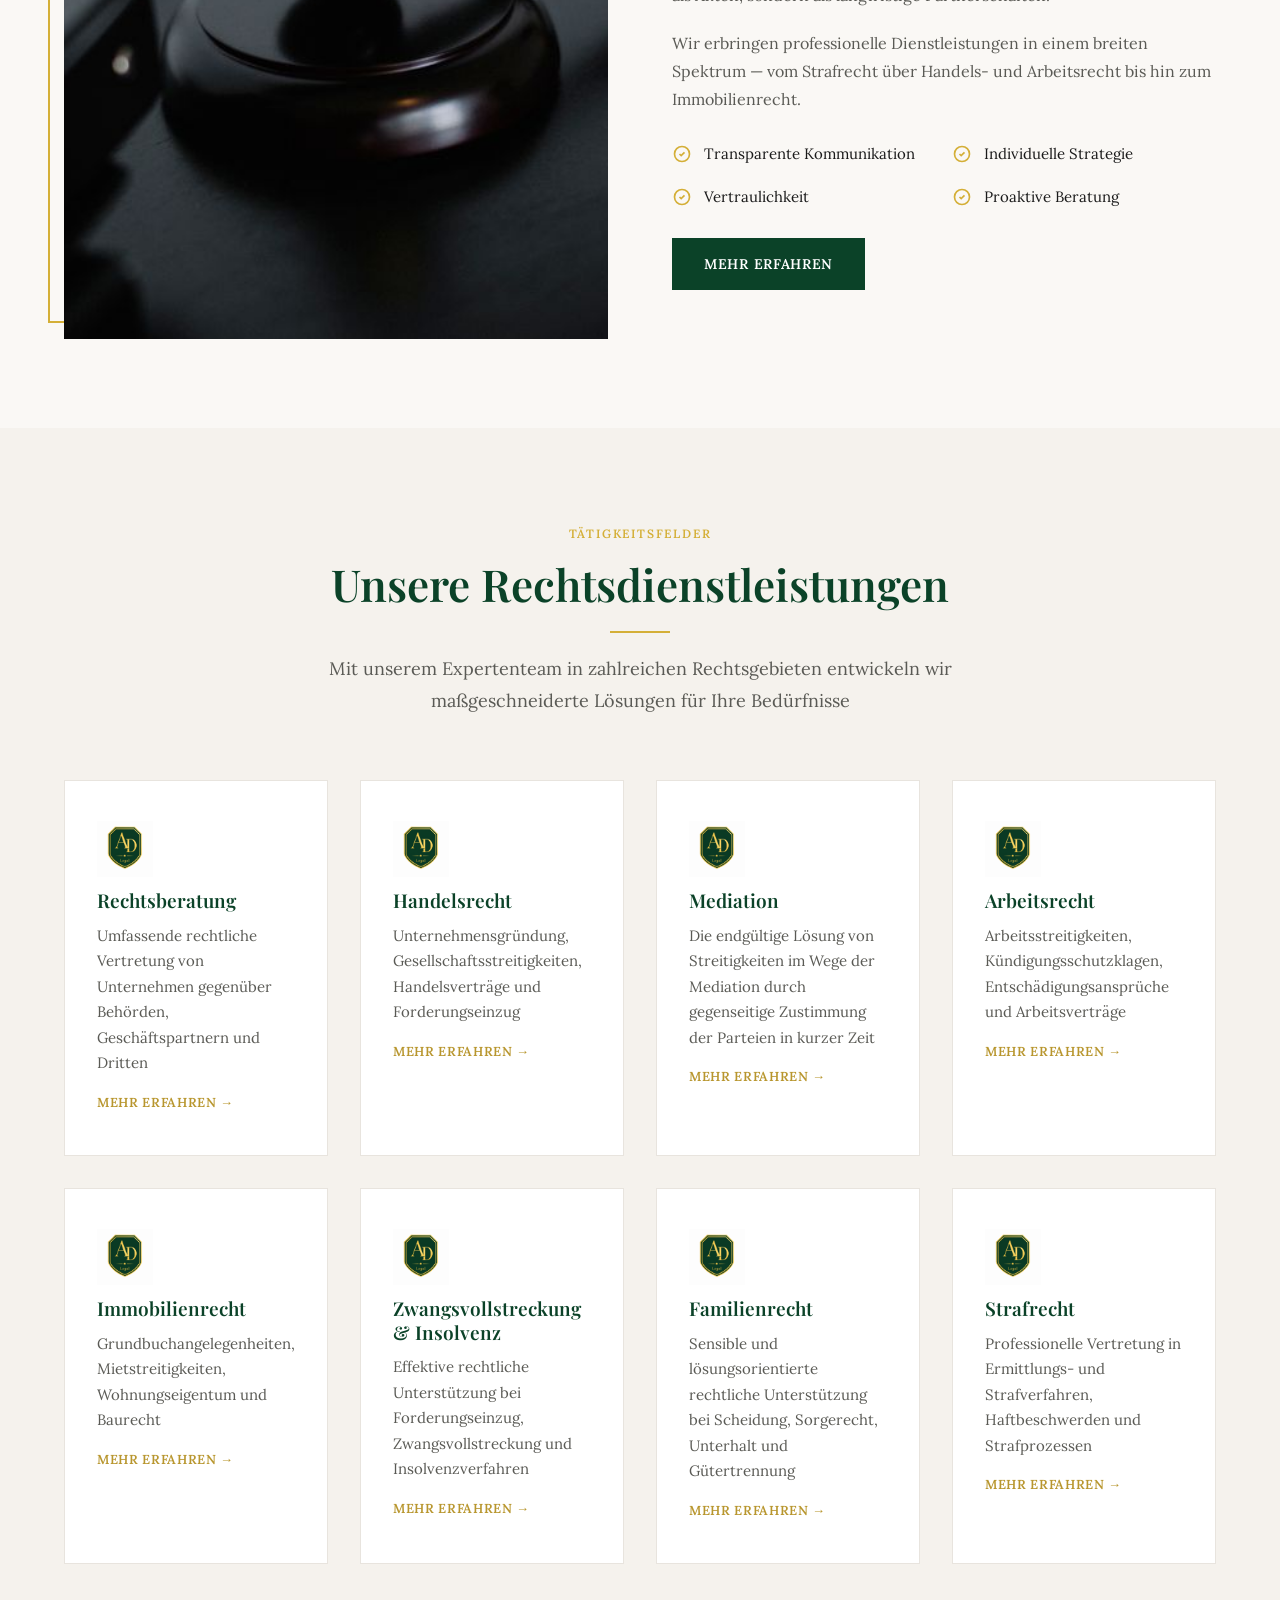
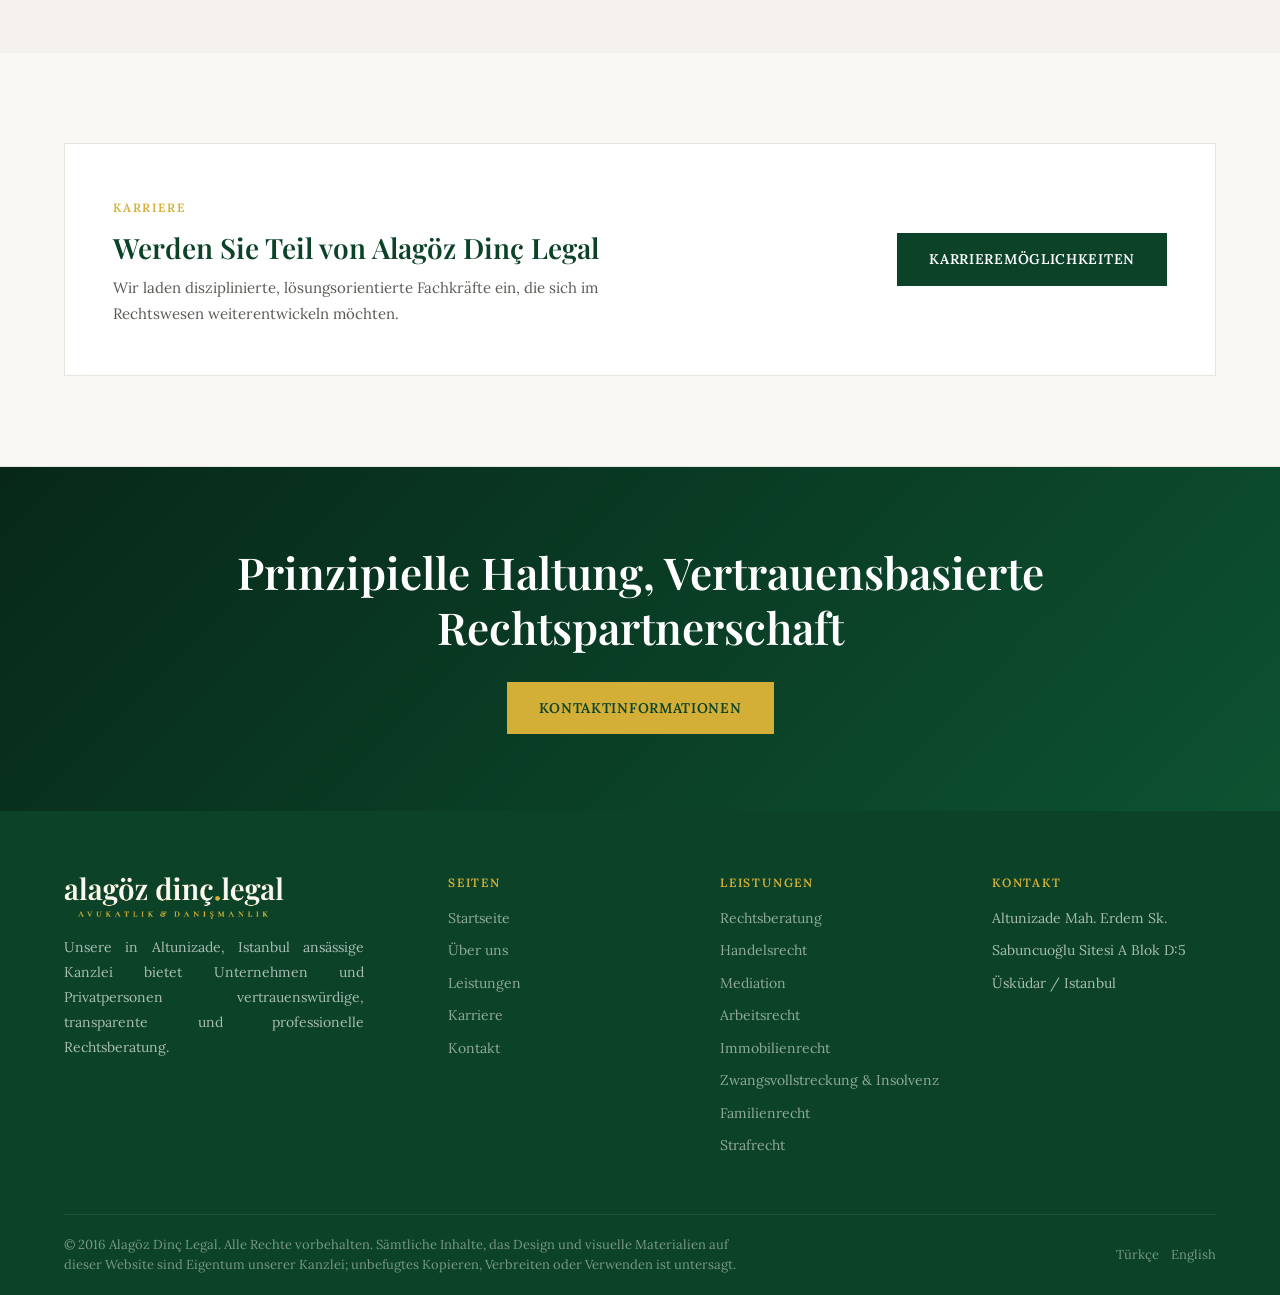
==== commit ce8c12db: "Replace `.svg` logo files with `.png` equivalents across all pages and adjust related CSS for consis" ====
--- a/de/index.html
+++ b/de/index.html
@@ -45,7 +45,7 @@
   <header class="site-header" role="banner">
     <div class="container header-inner">
       <a href="index.html" class="logo" aria-label="alagöz dinç.legal — Startseite">
-        <img src="../images/ad_logo_2-light.svg" alt="alagöz dinç.legal — Avukatlık & Danışmanlık" class="logo-img" width="240" height="60" decoding="async">
+        <img src="../images/ad-logo-2-light.png" alt="alagöz dinç.legal — Avukatlık & Danışmanlık" class="logo-img" width="240" height="60" decoding="async">
       </a>
       <nav class="main-nav" role="navigation" aria-label="Hauptmenü">
         <a href="index.html" class="active">Startseite</a>
@@ -239,7 +239,7 @@
     <div class="container">
       <div class="footer-grid">
         <div class="footer-brand">
-          <img src="../images/ad_logo_2-light.svg" alt="alagöz dinç.legal — Avukatlık & Danışmanlık" class="footer-logo-img" width="240" height="60" loading="lazy" decoding="async">
+          <img src="../images/ad-logo-2-light.png" alt="alagöz dinç.legal — Avukatlık & Danışmanlık" class="footer-logo-img" width="240" height="60" loading="lazy" decoding="async">
           <p>Unsere in Altunizade, Istanbul ansässige Kanzlei bietet Unternehmen und Privatpersonen vertrauenswürdige, transparente und professionelle Rechtsberatung.</p>
         </div>
         <div class="footer-col">
--- a/css/main.css
+++ b/css/main.css
@@ -1415,10 +1415,28 @@
 
   .header-inner {
     min-width: 0;
+    gap: 0.5rem;
+  }
+
+  .logo {
+    min-width: 0;
+    flex: 1 1 auto;
+    overflow: hidden;
+    max-width: calc(100% - 7.75rem);
   }
 
   .logo-img {
-    max-height: 48px;
+    max-height: 42px;
+    width: auto;
+    max-width: min(215px, 54vw);
+    object-fit: contain;
+    object-position: left center;
+  }
+
+  .header-actions {
+    flex-shrink: 0;
+    margin-left: auto;
+    min-width: 7rem;
   }
 
   /* backdrop-filter breaks position:fixed for mobile nav children */
@@ -1734,6 +1752,15 @@
 }
 
 @media (max-width: 480px) {
+  .logo {
+    max-width: calc(100% - 6.5rem);
+  }
+
+  .logo-img {
+    max-height: 36px;
+    max-width: min(175px, 50vw);
+  }
+
   .hero-actions {
     flex-direction: column;
     width: 100%;
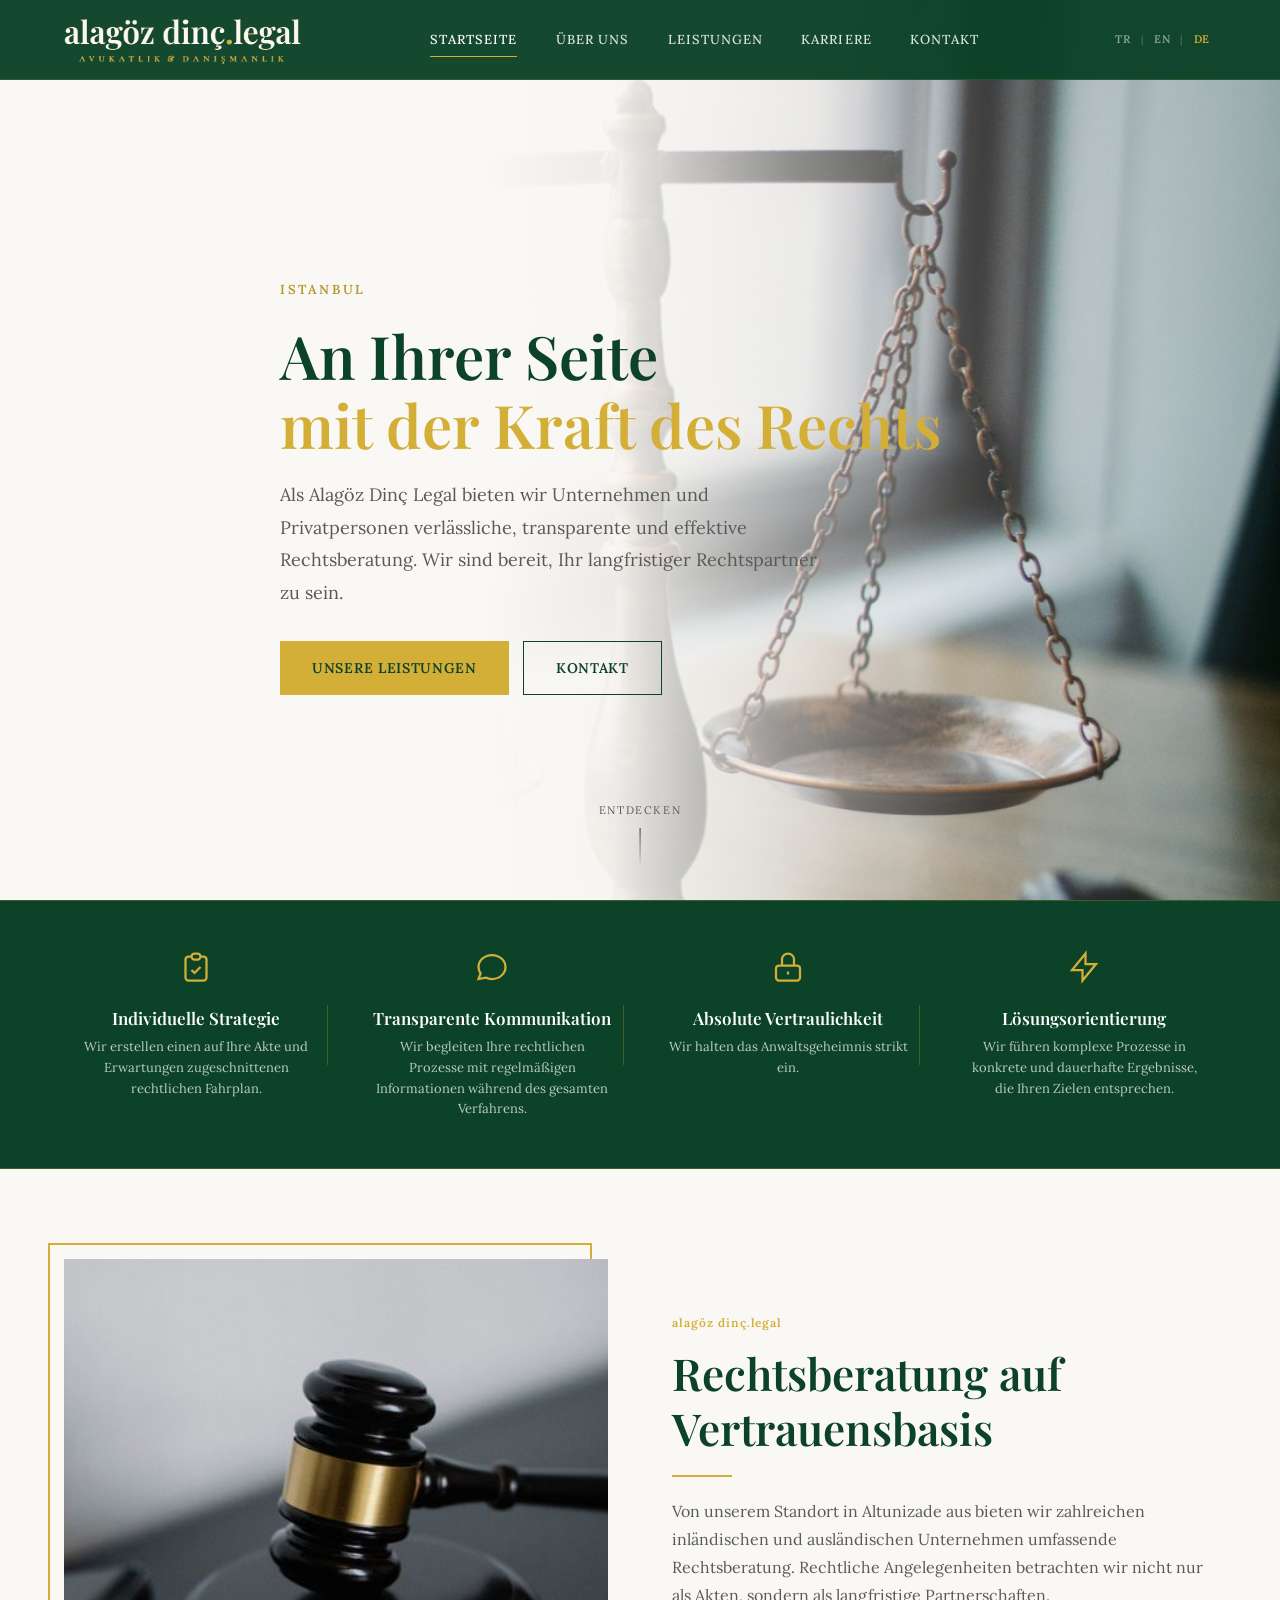
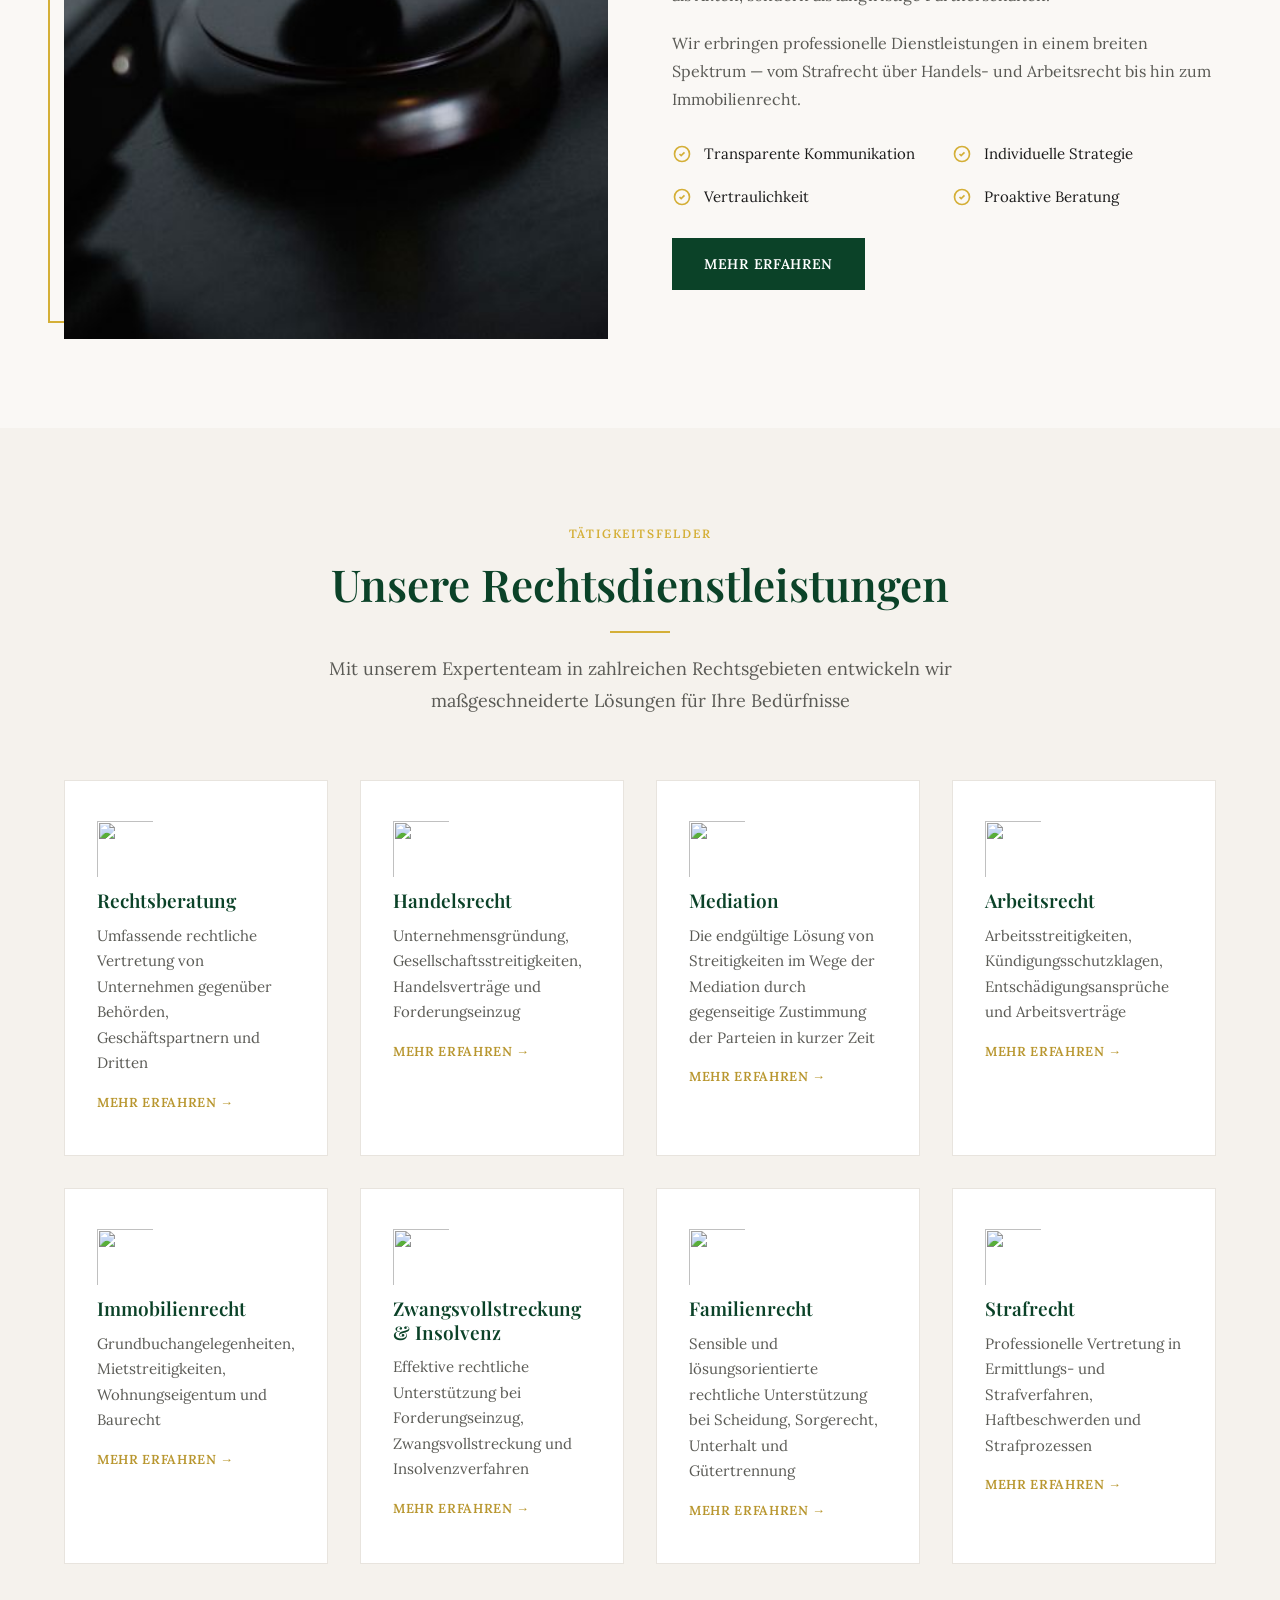
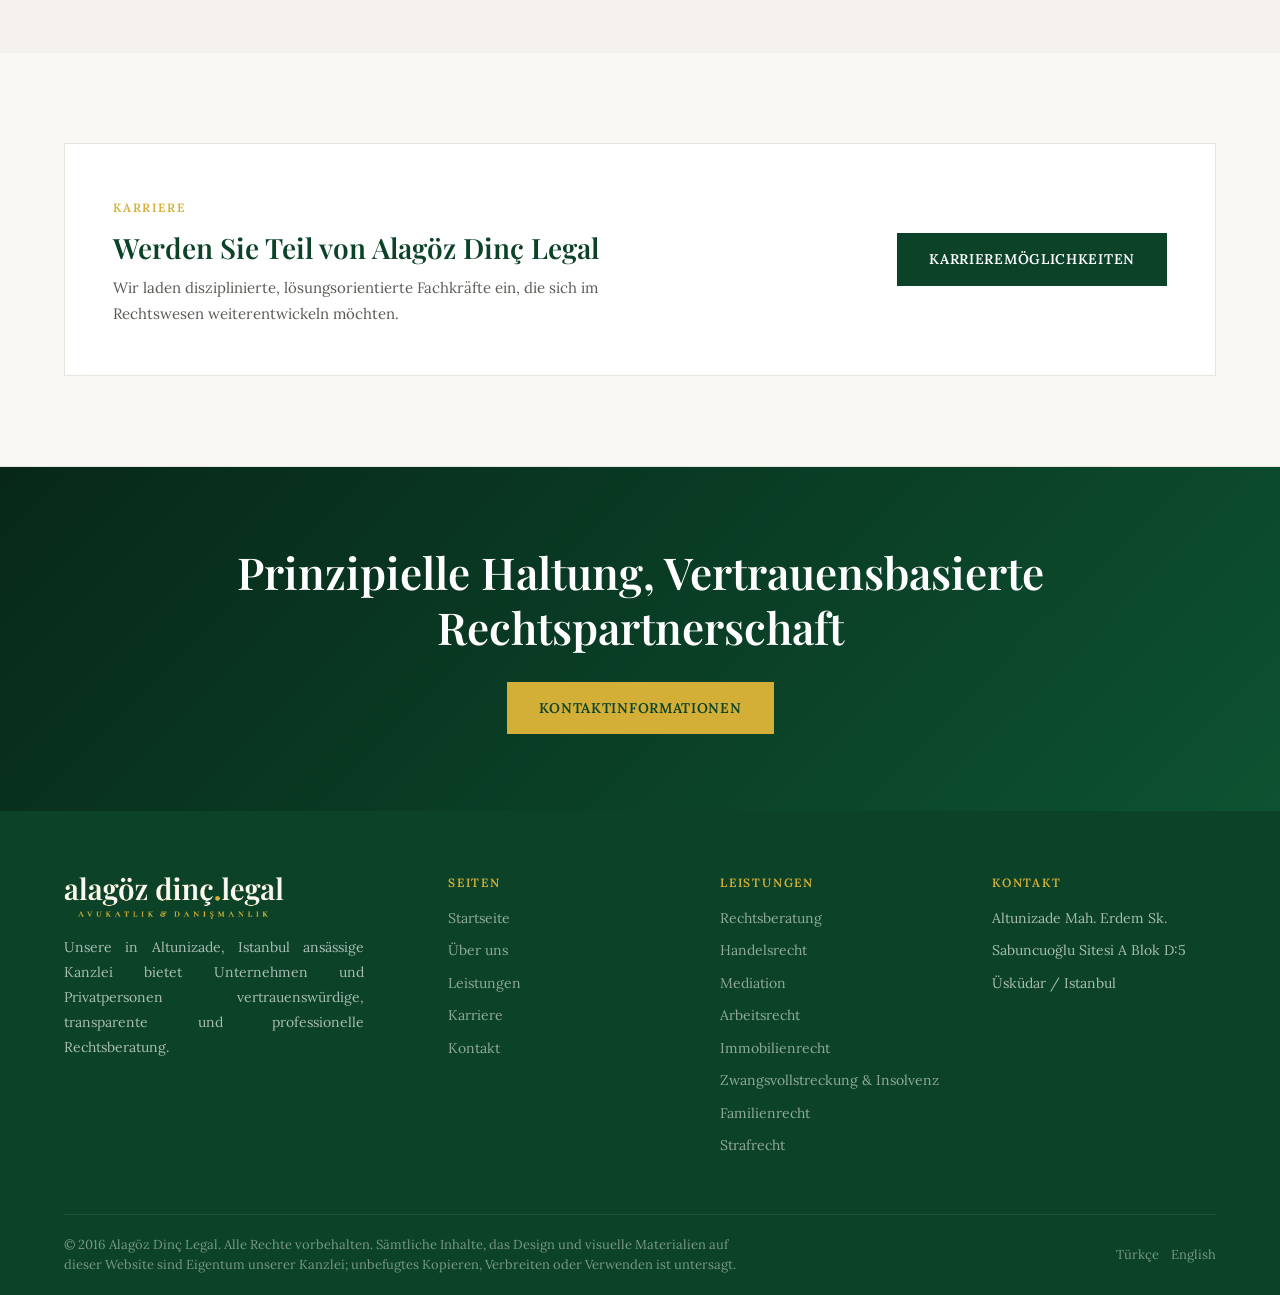
==== commit d3d4defd: "Update service icons and adjust About page styles for improved layout and branding consistency" ====
--- a/de/index.html
+++ b/de/index.html
@@ -162,49 +162,49 @@
         </div>
         <div class="services-grid">
           <article class="service-card">
-            <div class="service-icon"><img src="../images/ad_logo_2.png" alt="" width="48" height="48" loading="lazy" decoding="async"></div>
+            <div class="service-icon"><img src="../images/ad_icon_3.jpeg" alt="" width="48" height="48" loading="lazy" decoding="async"></div>
             <h3>Rechtsberatung</h3>
             <p>Umfassende rechtliche Vertretung von Unternehmen gegenüber Behörden, Geschäftspartnern und Dritten</p>
             <a href="leistungen.html#rechtsberatung" class="read-more">Mehr erfahren →</a>
           </article>
           <article class="service-card">
-            <div class="service-icon"><img src="../images/ad_logo_2.png" alt="" width="48" height="48" loading="lazy" decoding="async"></div>
+            <div class="service-icon"><img src="../images/ad_icon_3.jpeg" alt="" width="48" height="48" loading="lazy" decoding="async"></div>
             <h3>Handelsrecht</h3>
             <p>Unternehmensgründung, Gesellschaftsstreitigkeiten, Handelsverträge und Forderungseinzug</p>
             <a href="leistungen.html#handelsrecht" class="read-more">Mehr erfahren →</a>
           </article>
           <article class="service-card">
-            <div class="service-icon"><img src="../images/ad_logo_2.png" alt="" width="48" height="48" loading="lazy" decoding="async"></div>
+            <div class="service-icon"><img src="../images/ad_icon_3.jpeg" alt="" width="48" height="48" loading="lazy" decoding="async"></div>
             <h3>Mediation</h3>
             <p>Die endgültige Lösung von Streitigkeiten im Wege der Mediation durch gegenseitige Zustimmung der Parteien in kurzer Zeit</p>
             <a href="leistungen.html#mediation" class="read-more">Mehr erfahren →</a>
           </article>
           <article class="service-card">
-            <div class="service-icon"><img src="../images/ad_logo_2.png" alt="" width="48" height="48" loading="lazy" decoding="async"></div>
+            <div class="service-icon"><img src="../images/ad_icon_3.jpeg" alt="" width="48" height="48" loading="lazy" decoding="async"></div>
             <h3>Arbeitsrecht</h3>
             <p>Arbeitsstreitigkeiten, Kündigungsschutzklagen, Entschädigungsansprüche und Arbeitsverträge</p>
             <a href="leistungen.html#arbeitsrecht" class="read-more">Mehr erfahren →</a>
           </article>
           <article class="service-card">
-            <div class="service-icon"><img src="../images/ad_logo_2.png" alt="" width="48" height="48" loading="lazy" decoding="async"></div>
+            <div class="service-icon"><img src="../images/ad_icon_3.jpeg" alt="" width="48" height="48" loading="lazy" decoding="async"></div>
             <h3>Immobilienrecht</h3>
             <p>Grundbuchangelegenheiten, Mietstreitigkeiten, Wohnungseigentum und Baurecht</p>
             <a href="leistungen.html#immobilienrecht" class="read-more">Mehr erfahren →</a>
           </article>
           <article class="service-card">
-            <div class="service-icon"><img src="../images/ad_logo_2.png" alt="" width="48" height="48" loading="lazy" decoding="async"></div>
+            <div class="service-icon"><img src="../images/ad_icon_3.jpeg" alt="" width="48" height="48" loading="lazy" decoding="async"></div>
             <h3>Zwangsvollstreckung &amp; Insolvenz</h3>
             <p>Effektive rechtliche Unterstützung bei Forderungseinzug, Zwangsvollstreckung und Insolvenzverfahren</p>
             <a href="leistungen.html#vollstreckung" class="read-more">Mehr erfahren →</a>
           </article>
           <article class="service-card">
-            <div class="service-icon"><img src="../images/ad_logo_2.png" alt="" width="48" height="48" loading="lazy" decoding="async"></div>
+            <div class="service-icon"><img src="../images/ad_icon_3.jpeg" alt="" width="48" height="48" loading="lazy" decoding="async"></div>
             <h3>Familienrecht</h3>
             <p>Sensible und lösungsorientierte rechtliche Unterstützung bei Scheidung, Sorgerecht, Unterhalt und Gütertrennung</p>
             <a href="leistungen.html#familienrecht" class="read-more">Mehr erfahren →</a>
           </article>
           <article class="service-card">
-            <div class="service-icon"><img src="../images/ad_logo_2.png" alt="" width="48" height="48" loading="lazy" decoding="async"></div>
+            <div class="service-icon"><img src="../images/ad_icon_3.jpeg" alt="" width="48" height="48" loading="lazy" decoding="async"></div>
             <h3>Strafrecht</h3>
             <p>Professionelle Vertretung in Ermittlungs- und Strafverfahren, Haftbeschwerden und Strafprozessen</p>
             <a href="leistungen.html#strafrecht" class="read-more">Mehr erfahren →</a>
--- a/css/main.css
+++ b/css/main.css
@@ -223,7 +223,7 @@
 
 .logo-img {
   display: block;
-  height: clamp(48px, 5vw, 58px);
+  height: clamp(40px, 4vw, 47px);
   width: auto;
 }
 
@@ -1594,16 +1594,29 @@
     margin-bottom: 0.5rem;
   }
 
+  .about-team-stack {
+    order: 2;
+  }
+
   .about-depth-prose > .about-text {
-    order: 2;
-  }
-
-  .about-team-stack {
     order: 3;
+    margin-bottom: 0;
   }
 
   .about-depth-prose > .about-closing-text {
     order: 4;
+  }
+
+  .section.about-depth {
+    padding-bottom: 2rem;
+  }
+
+  .about-closing-text {
+    border-left: none;
+    border: 3px solid var(--accent-color);
+    margin-top: 0;
+    margin-bottom: 0;
+    padding-block: clamp(1.5rem, 3vw, 2rem);
   }
 
   .about-image {
@@ -1657,11 +1670,6 @@
     hyphens: none;
   }
 
-  .about-closing-text {
-    border-left: none;
-    border: 3px solid var(--accent-color);
-  }
-
   .services-grid,
   .services-detail-grid {
     grid-template-columns: 1fr;
@@ -1739,6 +1747,10 @@
 
   .section-header {
     margin-bottom: 2rem;
+  }
+
+  .services-intro-line + .services-intro-line {
+    margin-top: 0;
   }
 
   .cta-banner .section-title {
